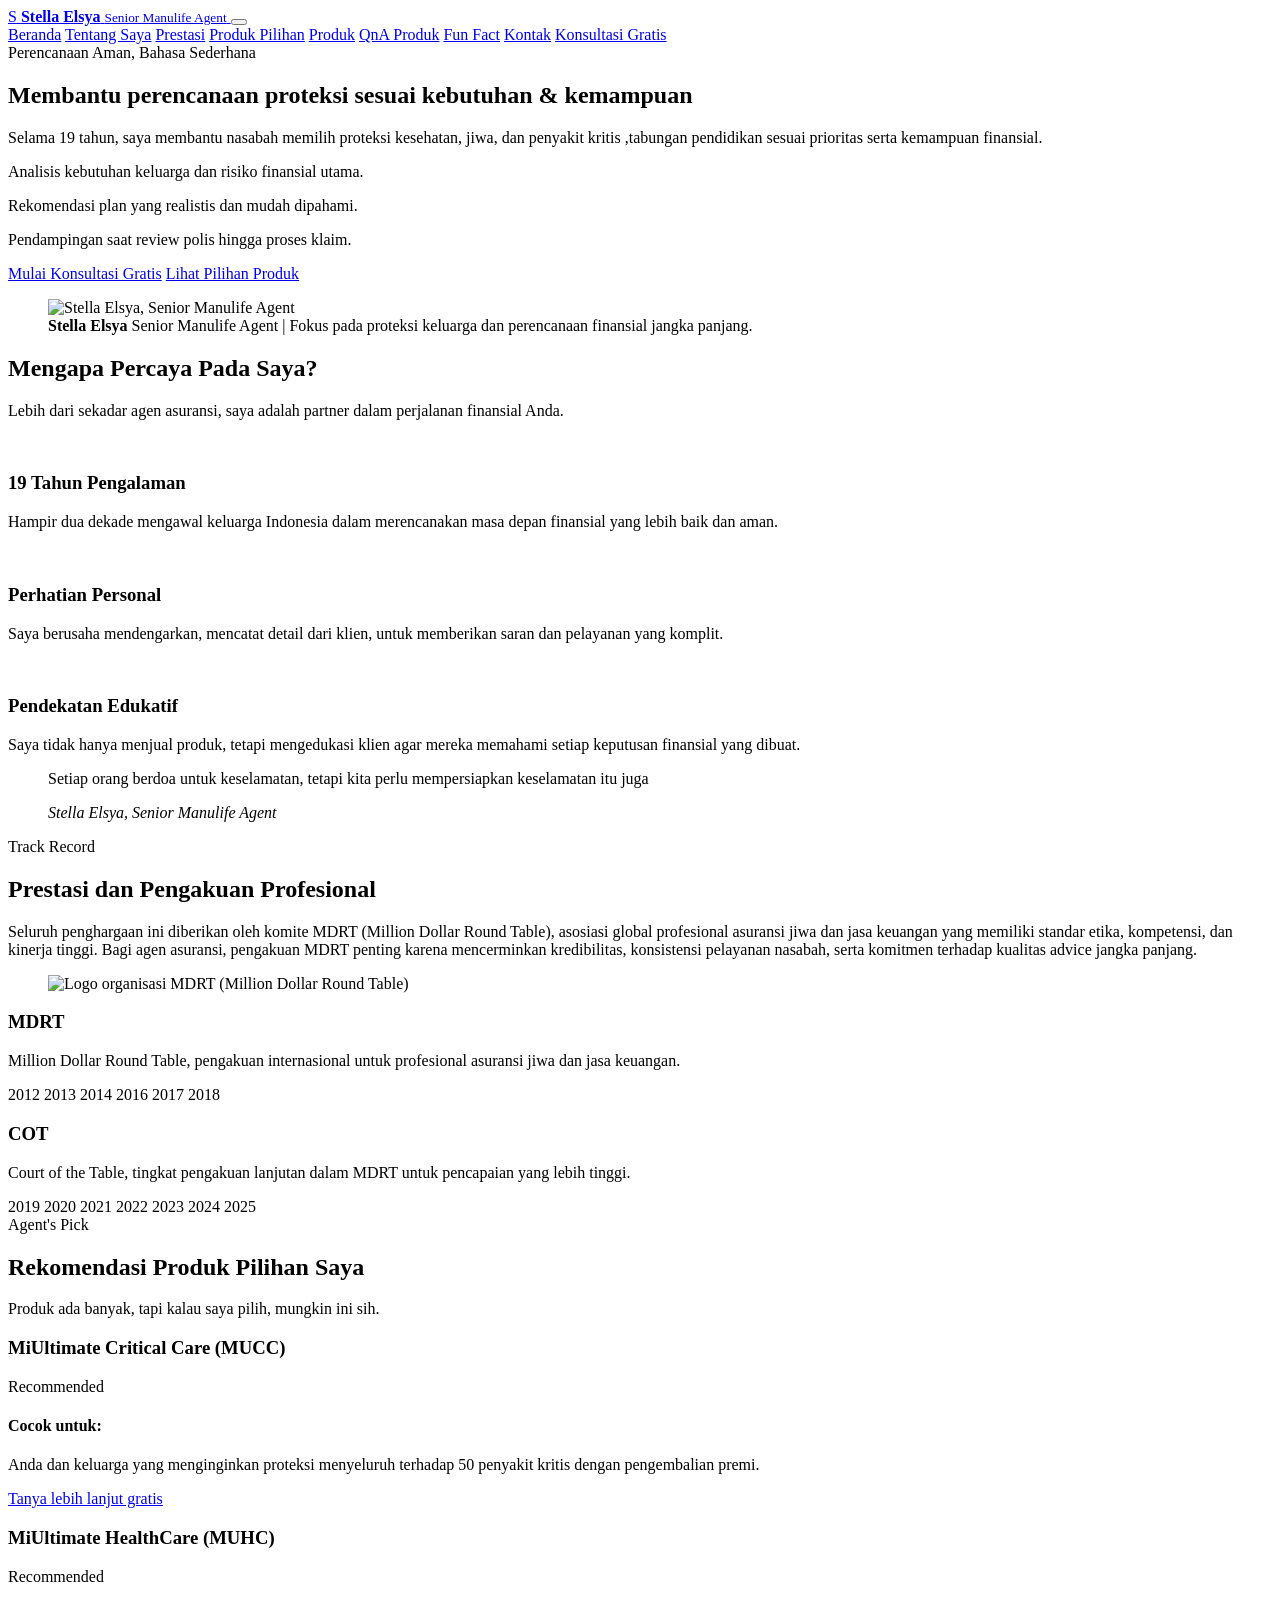
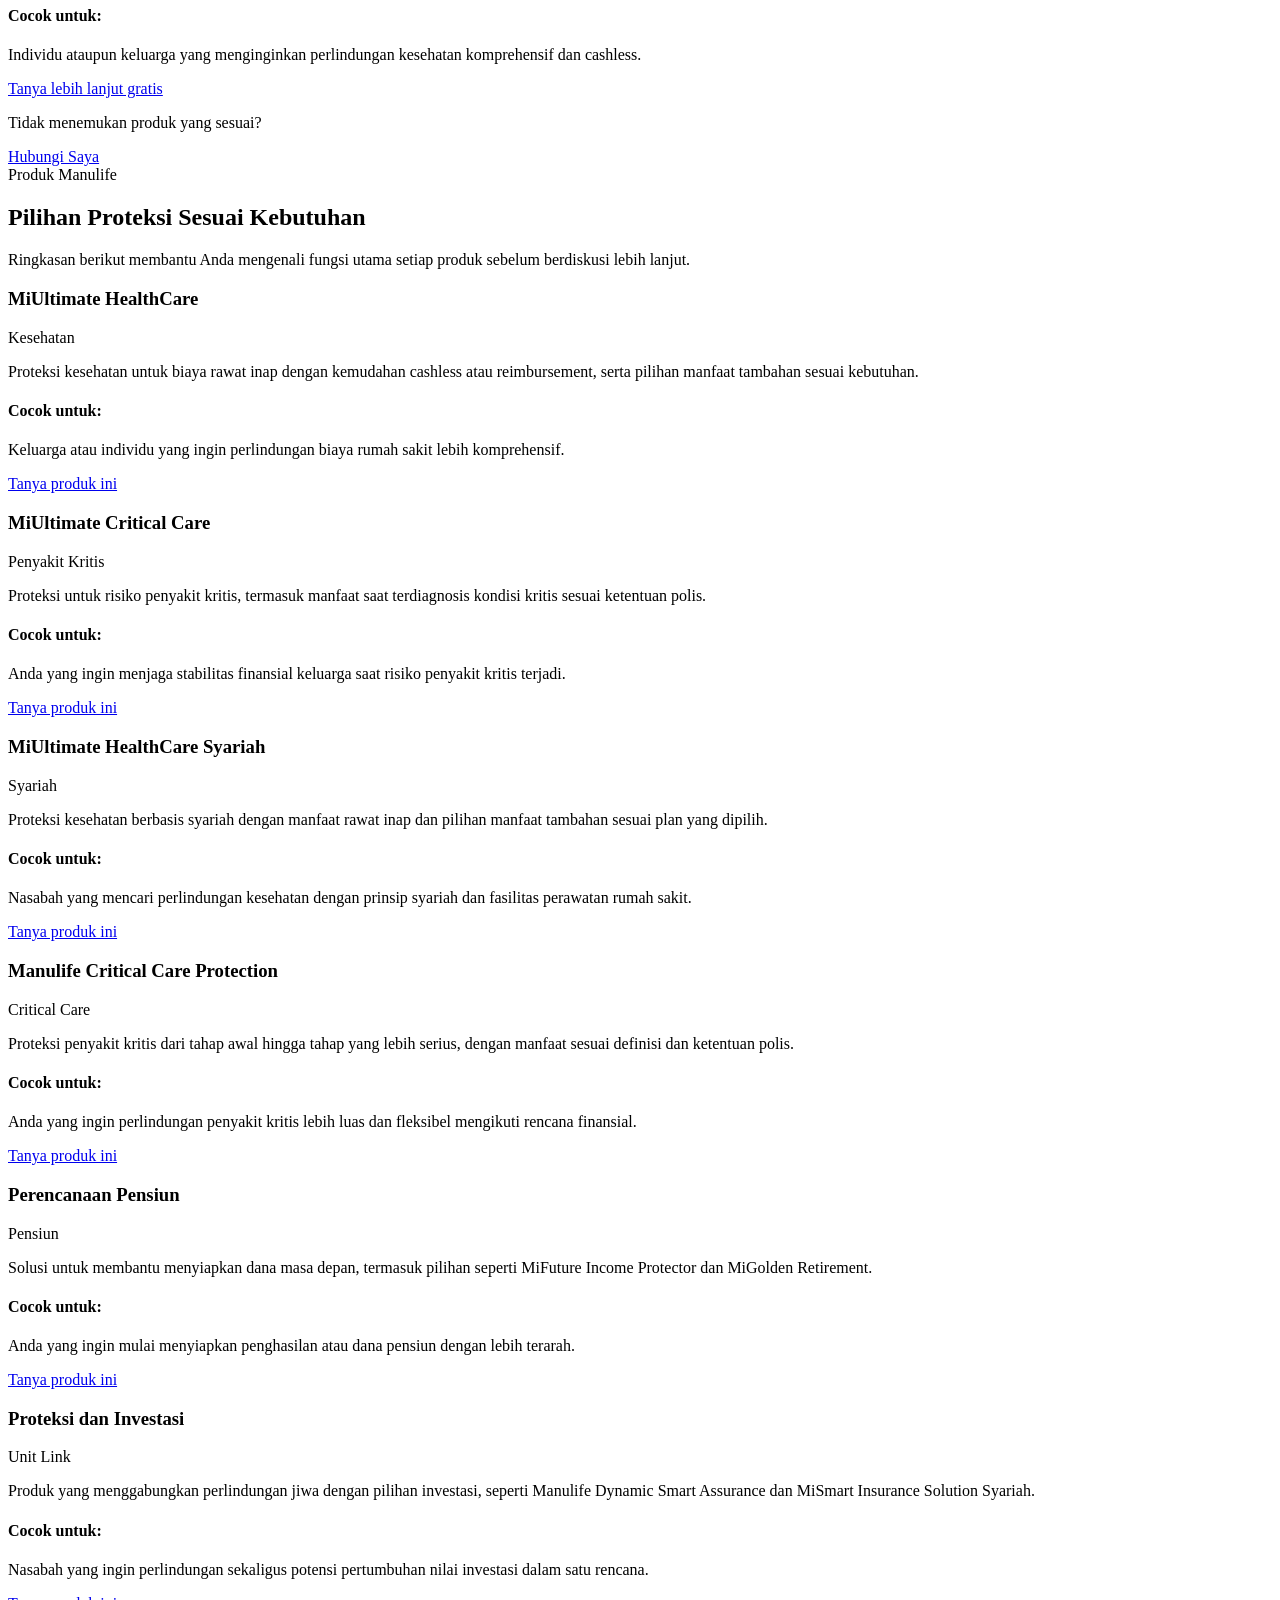
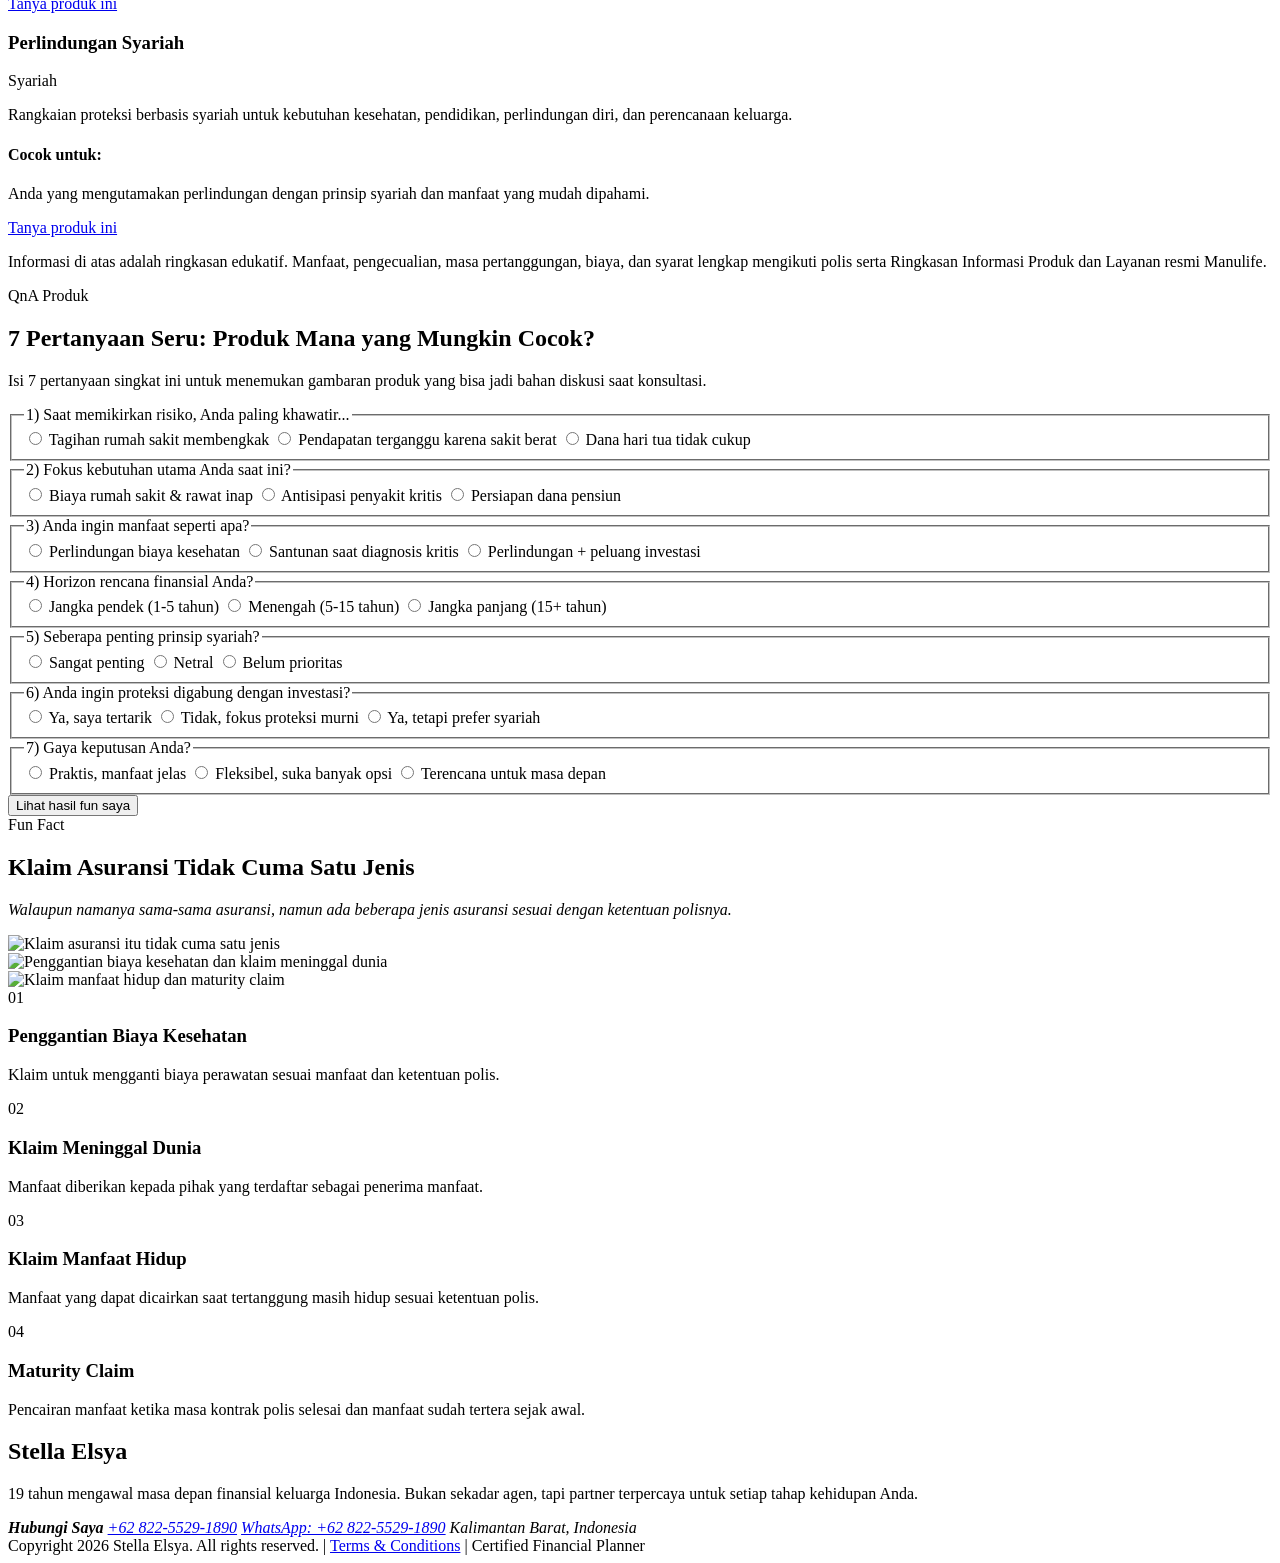
==== stella/index.html @ 0ce8b392 "Rename index.html to stella/index.html" ====
<!doctype html>
<html lang="id">
  <head>
    <meta charset="utf-8">
    <meta name="viewport" content="width=device-width, initial-scale=1">
    <title>Stella Elsya | Senior Manulife Agent</title>
    <meta name="description" content="Stella Elsya membantu perencanaan proteksi kesehatan, jiwa, penyakit kritis, pendidikan, dan pensiun sesuai kebutuhan serta kemampuan finansial.">
    <meta name="keywords" content="asuransi, asuransi jiwa, asuransi kesehatan, Manulife, agen Stella Elsya, Stella Elsya, konsultasi asuransi gratis Stella Elsya">
    <meta name="theme-color" content="#09194b">
    <link rel="canonical" href="https://stellaelsya.com/">
    <link rel="icon" href="public/favicon.svg" type="image/svg+xml">
    <link rel="preload" as="image" href="public/profile-pic-960.webp" imagesrcset="public/profile-pic-480.webp 480w, public/profile-pic-960.webp 960w" imagesizes="(max-width: 1040px) 340px, 360px" type="image/webp">
    <meta property="og:site_name" content="Stella Elsya">
    <meta property="og:title" content="Stella Elsya | Senior Manulife Agent">
    <meta property="og:description" content="Perencanaan proteksi kesehatan, jiwa, penyakit kritis, pendidikan, dan pensiun sesuai kebutuhan serta kemampuan finansial.">
    <meta property="og:type" content="website">
    <meta property="og:url" content="https://stellaelsya.com/">
    <meta property="og:image" content="https://stellaelsya.com/public/profile-pic.jpg">
    <meta property="og:image:type" content="image/jpeg">
    <meta property="og:image:width" content="1323">
    <meta property="og:image:height" content="1236">
    <meta name="twitter:card" content="summary_large_image">
    <meta name="twitter:title" content="Stella Elsya | Senior Manulife Agent">
    <meta name="twitter:description" content="Perencanaan proteksi kesehatan, jiwa, penyakit kritis, pendidikan, dan pensiun sesuai kebutuhan serta kemampuan finansial.">
    <meta name="twitter:image" content="https://stellaelsya.com/public/profile-pic.jpg">
    <meta name="twitter:image:alt" content="Stella Elsya, Senior Manulife Agent">
    <script type="application/ld+json">
      {
        "@context": "https://schema.org",
        "@type": "InsuranceAgency",
        "name": "Stella Elsya",
        "url": "https://stellaelsya.com/",
        "image": "https://stellaelsya.com/public/profile-pic.jpg",
        "telephone": "+6282255291890",
        "areaServed": "Kalimantan Barat, Indonesia",
        "description": "Perencanaan proteksi kesehatan, jiwa, penyakit kritis, pendidikan, dan pensiun."
      }
    </script>
    <!-- Meta Pixel Code -->
    <script>
    !function(f,b,e,v,n,t,s)
    {if(f.fbq)return;n=f.fbq=function(){n.callMethod?
    n.callMethod.apply(n,arguments):n.queue.push(arguments)};
    if(!f._fbq)f._fbq=n;n.push=n;n.loaded=!0;n.version='2.0';
    n.queue=[];t=b.createElement(e);t.async=!0;
    t.src=v;s=b.getElementsByTagName(e)[0];
    s.parentNode.insertBefore(t,s)}(window, document,'script',
    'https://connect.facebook.net/en_US/fbevents.js');
    fbq('init', '990749820094406');
    fbq('track', 'PageView');
    </script>
    <noscript><img height="1" width="1" style="display:none"
    src="https://www.facebook.com/tr?id=990749820094406&ev=PageView&noscript=1"
    /></noscript>
    <!-- End Meta Pixel Code -->
    <link rel="stylesheet" href="styles.css">
    <script>
      window.dataLayer = window.dataLayer || [];
      function gtag(){dataLayer.push(arguments);}
      window.__loadAnalytics = function () {
        if (window.__analyticsLoaded) return;
        window.__analyticsLoaded = true;
        const script = document.createElement('script');
        script.async = true;
        script.src = 'https://www.googletagmanager.com/gtag/js?id=G-DFERWEYBLL';
        document.head.appendChild(script);
        gtag('js', new Date());
        gtag('config', 'G-DFERWEYBLL');
      };
      if ('requestIdleCallback' in window) {
        requestIdleCallback(window.__loadAnalytics, { timeout: 2000 });
      } else {
        window.addEventListener('load', window.__loadAnalytics, { once: true });
      }
    </script>
  </head>
  <body>
    <noscript><img height="1" width="1" style="display:none"
    src="https://www.facebook.com/tr?id=990749820094406&ev=PageView&noscript=1"
    alt=""></noscript>
    <header class="site-header">
      <nav class="nav-shell" aria-label="Navigasi utama">
        <a class="brand" href="#home" aria-label="Stella Elsya">
          <span class="brand-mark">S</span>
          <span>
            <strong>Stella Elsya</strong>
            <small>Senior Manulife Agent</small>
          </span>
        </a>
        <button class="menu-toggle" type="button" aria-expanded="false" aria-controls="nav-menu">
          <span></span>
          <span></span>
          <span></span>
        </button>
        <div class="nav-links" id="nav-menu">
          <a href="#home">Beranda</a>
          <a href="#trust">Tentang Saya</a>
          <a href="#achievement">Prestasi</a>
          <a href="#agents-pick">Produk Pilihan</a>
          <a href="#products">Produk</a>
          <a href="#qna-produk">QnA Produk</a>
          <a href="#fun-facts">Fun Fact</a>
          <a href="#contact">Kontak</a>
          <a class="nav-cta" href="https://wa.me/6282255291890?text=Halo%2C%20saya%20liat%20website%20anda%20tentang%20asuransi%2C%20saya%20tanya%20tanya%20boleh%20kah%3F%0Akebutuhan%20saya%20adalah%3A%20" target="_blank" rel="noopener">Konsultasi Gratis</a>
        </div>
      </nav>
    </header>

    <main>
      <section class="hero" id="home">
        <div class="hero-bg" aria-hidden="true"></div>
        <div class="container hero-grid">
          <div class="hero-copy">
            <span class="pill hero-pill">Perencanaan Aman, Bahasa Sederhana</span>
            <h1>Membantu perencanaan proteksi sesuai kebutuhan & kemampuan</h1>
            <p class="hero-subtitle">Selama 19 tahun, saya membantu nasabah memilih proteksi kesehatan, jiwa, dan penyakit kritis ,tabungan pendidikan sesuai prioritas serta kemampuan finansial.</p>
            <div class="hero-points" aria-label="Nilai layanan utama">
              <p>Analisis kebutuhan keluarga dan risiko finansial utama.</p>
              <p>Rekomendasi plan yang realistis dan mudah dipahami.</p>
              <p>Pendampingan saat review polis hingga proses klaim.</p>
            </div>
            <div class="hero-actions">
              <a class="button primary" href="https://wa.me/6282255291890?text=Halo%2C%20saya%20liat%20website%20anda%20tentang%20asuransi%2C%20saya%20tanya%20tanya%20boleh%20kah%3F%0Akebutuhan%20saya%20adalah%3A%20" target="_blank" rel="noopener">Mulai Konsultasi Gratis</a>
              <a class="button secondary" href="#products">Lihat Pilihan Produk</a>
            </div>
          </div>
          <figure class="profile-panel">
            <picture>
              <source type="image/webp" srcset="public/profile-pic-480.webp 480w, public/profile-pic-960.webp 960w" sizes="(max-width: 1040px) 340px, 360px">
              <img src="public/profile-pic.jpg" alt="Stella Elsya, Senior Manulife Agent" width="1323" height="1236" loading="eager" fetchpriority="high" decoding="async">
            </picture>
            <figcaption>
              <strong>Stella Elsya</strong>
              <span>Senior Manulife Agent | Fokus pada proteksi keluarga dan perencanaan finansial jangka panjang.</span>
            </figcaption>
          </figure>
        </div>
      </section>

      <section class="section trust-section" id="trust">
        <div class="container">
          <div class="section-heading">
            <h2>Mengapa Percaya Pada Saya?</h2>
            <p>Lebih dari sekadar agen asuransi, saya adalah partner dalam perjalanan finansial Anda.</p>
          </div>
          <div class="feature-grid">
            <article class="feature-card">
              <div class="feature-icon">
                <img src="public/calendar-pen-svgrepo-com.svg" alt="" aria-hidden="true">
              </div>
              <h3>19 Tahun Pengalaman</h3>
              <p>Hampir dua dekade mengawal keluarga Indonesia dalam merencanakan masa depan finansial yang lebih baik dan aman.</p>
            </article>
            <article class="feature-card">
              <div class="feature-icon">
                <img src="public/personal.svg" alt="" aria-hidden="true">
              </div>
              <h3>Perhatian Personal</h3>
              <p>Saya berusaha mendengarkan, mencatat detail dari klien, untuk memberikan saran dan pelayanan yang komplit.</p>
            </article>
            <article class="feature-card">
              <div class="feature-icon">
                <img src="public/education-svgrepo-com.svg" alt="" aria-hidden="true">
              </div>
              <h3>Pendekatan Edukatif</h3>
              <p>Saya tidak hanya menjual produk, tetapi mengedukasi klien agar mereka memahami setiap keputusan finansial yang dibuat.</p>
            </article>
          </div>
          <blockquote class="quote-card">
            <p>Setiap orang berdoa untuk keselamatan, tetapi kita perlu mempersiapkan keselamatan itu juga</p>
            <cite>Stella Elsya, Senior Manulife Agent</cite>
          </blockquote>
        </div>
      </section>

      <section class="section achievement-section" id="achievement">
        <div class="container">
          <div class="achievement-copy">
            <div class="achievement-header-grid">
              <div class="achievement-text">
                <span class="pill">Track Record</span>
                <h2>Prestasi dan Pengakuan Profesional</h2>
                <p>Seluruh penghargaan ini diberikan oleh komite MDRT (Million Dollar Round Table), asosiasi global profesional asuransi jiwa dan jasa keuangan yang memiliki standar etika, kompetensi, dan kinerja tinggi. Bagi agen asuransi, pengakuan MDRT penting karena mencerminkan kredibilitas, konsistensi pelayanan nasabah, serta komitmen terhadap kualitas advice jangka panjang.</p>
              </div>
              <figure class="achievement-logo-wrap">
                <picture>
                  <img class="mdrt-org-logo" src="public/mdrt-logo.png" alt="Logo organisasi MDRT (Million Dollar Round Table)" width="320" height="320" loading="eager" decoding="async">
                </picture>
              </figure>
            </div>
            <div class="recognition-grid" aria-label="Daftar tahun penghargaan">
              <article class="recognition-card">
                <h3>MDRT</h3>
                <p>Million Dollar Round Table, pengakuan internasional untuk profesional asuransi jiwa dan jasa keuangan.</p>
                <div class="year-list">
                  <span>2012</span>
                  <span>2013</span>
                  <span>2014</span>
                  <span>2016</span>
                  <span>2017</span>
                  <span>2018</span>
                </div>
              </article>
              <article class="recognition-card highlight">
                <h3>COT</h3>
                <p>Court of the Table, tingkat pengakuan lanjutan dalam MDRT untuk pencapaian yang lebih tinggi.</p>
                <div class="year-list">
                  <span>2019</span>
                  <span>2020</span>
                  <span>2021</span>
                  <span>2022</span>
                  <span>2023</span>
                  <span>2024</span>
                  <span>2025</span>
                </div>
              </article>
            </div>
          </div>
        </div>
      </section>

      <section class="section picks-section" id="agents-pick">
        <div class="container">
          <div class="section-heading">
            <span class="pill">Agent's Pick</span>
            <h2>Rekomendasi Produk Pilihan Saya</h2>
            <p>Produk ada banyak, tapi kalau saya pilih, mungkin ini sih.</p>
          </div>
          <div class="product-grid">
            <article class="product-card">
              <div class="product-header">
                <h3>MiUltimate Critical Care (MUCC)</h3>
                <span>Recommended</span>
              </div>
              <div class="fit-box">
                <h4>Cocok untuk:</h4>
                <p>Anda dan keluarga yang menginginkan proteksi menyeluruh terhadap 50 penyakit kritis dengan pengembalian premi.</p>
              </div>
              <a class="button primary full" href="https://wa.me/6282255291890?text=halo%20MUCC%20itu%20produk%20yang%20kayak%20gimana%20ya%3F" target="_blank" rel="noopener">Tanya lebih lanjut gratis</a>
            </article>
            <article class="product-card">
              <div class="product-header">
                <h3>MiUltimate HealthCare (MUHC)</h3>
                <span>Recommended</span>
              </div>
              <div class="fit-box">
                <h4>Cocok untuk:</h4>
                <p>Individu ataupun keluarga yang menginginkan perlindungan kesehatan komprehensif dan cashless.</p>
              </div>
              <a class="button primary full" href="https://wa.me/6282255291890?text=halo%20MUHC%20itu%20produk%20yang%20kayak%20gimana%20ya%3F" target="_blank" rel="noopener">Tanya lebih lanjut gratis</a>
            </article>
          </div>
          <div class="help-cta">
            <p>Tidak menemukan produk yang sesuai?</p>
            <a class="button primary" href="https://api.whatsapp.com/send/?phone=6282255291890&text=Halo saya mau tanya tentang asuransi" target="_blank" rel="noopener">Hubungi Saya</a>
          </div>
        </div>
      </section>

      <section class="section products-section" id="products">
        <div class="container">
          <div class="section-heading">
            <span class="pill">Produk Manulife</span>
            <h2>Pilihan Proteksi Sesuai Kebutuhan</h2>
            <p>Ringkasan berikut membantu Anda mengenali fungsi utama setiap produk sebelum berdiskusi lebih lanjut.</p>
          </div>
          <div class="product-grid expanded">
            <article class="product-card">
              <div class="product-header">
                <h3>MiUltimate HealthCare</h3>
                <span>Kesehatan</span>
              </div>
              <p>Proteksi kesehatan untuk biaya rawat inap dengan kemudahan cashless atau reimbursement, serta pilihan manfaat tambahan sesuai kebutuhan.</p>
              <div class="fit-box">
                <h4>Cocok untuk:</h4>
                <p>Keluarga atau individu yang ingin perlindungan biaya rumah sakit lebih komprehensif.</p>
              </div>
              <a class="button primary full" href="https://wa.me/6282255291890?text=Halo%2C%20saya%20mau%20tanya%20tentang%20MiUltimate%20HealthCare" target="_blank" rel="noopener">Tanya produk ini</a>
            </article>
            <article class="product-card">
              <div class="product-header">
                <h3>MiUltimate Critical Care</h3>
                <span>Penyakit Kritis</span>
              </div>
              <p>Proteksi untuk risiko penyakit kritis, termasuk manfaat saat terdiagnosis kondisi kritis sesuai ketentuan polis.</p>
              <div class="fit-box">
                <h4>Cocok untuk:</h4>
                <p>Anda yang ingin menjaga stabilitas finansial keluarga saat risiko penyakit kritis terjadi.</p>
              </div>
              <a class="button primary full" href="https://wa.me/6282255291890?text=Halo%2C%20saya%20mau%20tanya%20tentang%20MiUltimate%20Critical%20Care" target="_blank" rel="noopener">Tanya produk ini</a>
            </article>
            <article class="product-card">
              <div class="product-header">
                <h3>MiUltimate HealthCare Syariah</h3>
                <span>Syariah</span>
              </div>
              <p>Proteksi kesehatan berbasis syariah dengan manfaat rawat inap dan pilihan manfaat tambahan sesuai plan yang dipilih.</p>
              <div class="fit-box">
                <h4>Cocok untuk:</h4>
                <p>Nasabah yang mencari perlindungan kesehatan dengan prinsip syariah dan fasilitas perawatan rumah sakit.</p>
              </div>
              <a class="button primary full" href="https://wa.me/6282255291890?text=Halo%2C%20saya%20mau%20tanya%20tentang%20MiUltimate%20HealthCare%20Syariah" target="_blank" rel="noopener">Tanya produk ini</a>
            </article>
            <article class="product-card">
              <div class="product-header">
                <h3>Manulife Critical Care Protection</h3>
                <span>Critical Care</span>
              </div>
              <p>Proteksi penyakit kritis dari tahap awal hingga tahap yang lebih serius, dengan manfaat sesuai definisi dan ketentuan polis.</p>
              <div class="fit-box">
                <h4>Cocok untuk:</h4>
                <p>Anda yang ingin perlindungan penyakit kritis lebih luas dan fleksibel mengikuti rencana finansial.</p>
              </div>
              <a class="button primary full" href="https://wa.me/6282255291890?text=Halo%2C%20saya%20mau%20tanya%20tentang%20Manulife%20Critical%20Care%20Protection" target="_blank" rel="noopener">Tanya produk ini</a>
            </article>
            <article class="product-card">
              <div class="product-header">
                <h3>Perencanaan Pensiun</h3>
                <span>Pensiun</span>
              </div>
              <p>Solusi untuk membantu menyiapkan dana masa depan, termasuk pilihan seperti MiFuture Income Protector dan MiGolden Retirement.</p>
              <div class="fit-box">
                <h4>Cocok untuk:</h4>
                <p>Anda yang ingin mulai menyiapkan penghasilan atau dana pensiun dengan lebih terarah.</p>
              </div>
              <a class="button primary full" href="https://wa.me/6282255291890?text=Halo%2C%20saya%20mau%20tanya%20tentang%20produk%20pensiun%20Manulife" target="_blank" rel="noopener">Tanya produk ini</a>
            </article>
            <article class="product-card">
              <div class="product-header">
                <h3>Proteksi dan Investasi</h3>
                <span>Unit Link</span>
              </div>
              <p>Produk yang menggabungkan perlindungan jiwa dengan pilihan investasi, seperti Manulife Dynamic Smart Assurance dan MiSmart Insurance Solution Syariah.</p>
              <div class="fit-box">
                <h4>Cocok untuk:</h4>
                <p>Nasabah yang ingin perlindungan sekaligus potensi pertumbuhan nilai investasi dalam satu rencana.</p>
              </div>
              <a class="button primary full" href="https://wa.me/6282255291890?text=Halo%2C%20saya%20mau%20tanya%20tentang%20produk%20proteksi%20dan%20investasi%20Manulife" target="_blank" rel="noopener">Tanya produk ini</a>
            </article>
            <article class="product-card">
              <div class="product-header">
                <h3>Perlindungan Syariah</h3>
                <span>Syariah</span>
              </div>
              <p>Rangkaian proteksi berbasis syariah untuk kebutuhan kesehatan, pendidikan, perlindungan diri, dan perencanaan keluarga.</p>
              <div class="fit-box">
                <h4>Cocok untuk:</h4>
                <p>Anda yang mengutamakan perlindungan dengan prinsip syariah dan manfaat yang mudah dipahami.</p>
              </div>
              <a class="button primary full" href="https://wa.me/6282255291890?text=Halo%2C%20saya%20mau%20tanya%20tentang%20produk%20syariah%20Manulife" target="_blank" rel="noopener">Tanya produk ini</a>
            </article>
          </div>
          <p class="product-note">Informasi di atas adalah ringkasan edukatif. Manfaat, pengecualian, masa pertanggungan, biaya, dan syarat lengkap mengikuti polis serta Ringkasan Informasi Produk dan Layanan resmi Manulife.</p>
        </div>
      </section>

      <section class="section qna-section" id="qna-produk">
        <div class="container">
          <div class="section-heading">
            <span class="pill">QnA Produk</span>
            <h2>7 Pertanyaan Seru: Produk Mana yang Mungkin Cocok?</h2>
            <p>Isi 7 pertanyaan singkat ini untuk menemukan gambaran produk yang bisa jadi bahan diskusi saat konsultasi.</p>
          </div>
          <form class="qna-form" id="qna-form" aria-label="QnA produk">
            <fieldset class="qna-card">
              <legend>1) Saat memikirkan risiko, Anda paling khawatir...</legend>
              <label><input type="radio" name="q1" value="health" required> Tagihan rumah sakit membengkak</label>
              <label><input type="radio" name="q1" value="critical"> Pendapatan terganggu karena sakit berat</label>
              <label><input type="radio" name="q1" value="retirement"> Dana hari tua tidak cukup</label>
            </fieldset>
            <fieldset class="qna-card">
              <legend>2) Fokus kebutuhan utama Anda saat ini?</legend>
              <label><input type="radio" name="q2" value="health" required> Biaya rumah sakit & rawat inap</label>
              <label><input type="radio" name="q2" value="critical"> Antisipasi penyakit kritis</label>
              <label><input type="radio" name="q2" value="retirement"> Persiapan dana pensiun</label>
            </fieldset>
            <fieldset class="qna-card">
              <legend>3) Anda ingin manfaat seperti apa?</legend>
              <label><input type="radio" name="q3" value="health" required> Perlindungan biaya kesehatan</label>
              <label><input type="radio" name="q3" value="critical"> Santunan saat diagnosis kritis</label>
              <label><input type="radio" name="q3" value="invest"> Perlindungan + peluang investasi</label>
            </fieldset>
            <fieldset class="qna-card">
              <legend>4) Horizon rencana finansial Anda?</legend>
              <label><input type="radio" name="q4" value="health" required> Jangka pendek (1-5 tahun)</label>
              <label><input type="radio" name="q4" value="invest"> Menengah (5-15 tahun)</label>
              <label><input type="radio" name="q4" value="retirement"> Jangka panjang (15+ tahun)</label>
            </fieldset>
            <fieldset class="qna-card">
              <legend>5) Seberapa penting prinsip syariah?</legend>
              <label><input type="radio" name="q5" value="syariah" required> Sangat penting</label>
              <label><input type="radio" name="q5" value="invest"> Netral</label>
              <label><input type="radio" name="q5" value="critical"> Belum prioritas</label>
            </fieldset>
            <fieldset class="qna-card">
              <legend>6) Anda ingin proteksi digabung dengan investasi?</legend>
              <label><input type="radio" name="q6" value="invest" required> Ya, saya tertarik</label>
              <label><input type="radio" name="q6" value="health"> Tidak, fokus proteksi murni</label>
              <label><input type="radio" name="q6" value="syariah"> Ya, tetapi prefer syariah</label>
            </fieldset>
            <fieldset class="qna-card">
              <legend>7) Gaya keputusan Anda?</legend>
              <label><input type="radio" name="q7" value="critical" required> Praktis, manfaat jelas</label>
              <label><input type="radio" name="q7" value="invest"> Fleksibel, suka banyak opsi</label>
              <label><input type="radio" name="q7" value="retirement"> Terencana untuk masa depan</label>
            </fieldset>
            <button class="button primary" type="submit">Lihat hasil fun saya</button>
          </form>

          <article class="qna-result" id="qna-result" hidden>
            <p class="pill">Hasil QnA (for fun)</p>
            <h3 id="qna-result-title"></h3>
            <p id="qna-result-desc"></p>
            <a id="qna-result-cta" class="button primary" target="_blank" rel="noopener">Tanya lebih lanjut via WhatsApp</a>
          </article>
        </div>
      </section>

      <section class="section funfact-section" id="fun-facts">
        <div class="container">
          <div class="section-heading">
            <span class="pill">Fun Fact</span>
            <h2>Klaim Asuransi Tidak Cuma Satu Jenis</h2>
            <p><em>Walaupun namanya sama-sama asuransi, namun ada beberapa jenis asuransi sesuai dengan ketentuan polisnya.</em></p>
          </div>
          <div class="funfact-grid">
            <article class="funfact-card visual">
              <picture>
                <source type="image/webp" srcset="public/insurance-claim-types-cover.webp">
                <img src="public/insurance-claim-types-cover.png" alt="Klaim asuransi itu tidak cuma satu jenis" width="570" height="682" loading="lazy" decoding="async">
              </picture>
            </article>
            <article class="funfact-card visual">
              <picture>
                <source type="image/webp" srcset="public/insurance-claim-types-1.webp">
                <img src="public/insurance-claim-types-1.png" alt="Penggantian biaya kesehatan dan klaim meninggal dunia" width="541" height="628" loading="lazy" decoding="async">
              </picture>
            </article>
            <article class="funfact-card visual">
              <picture>
                <source type="image/webp" srcset="public/insurance-claim-types-2.webp">
                <img src="public/insurance-claim-types-2.png" alt="Klaim manfaat hidup dan maturity claim" width="482" height="642" loading="lazy" decoding="async">
              </picture>
            </article>
          </div>
          <div class="claim-grid" aria-label="Jenis klaim asuransi">
            <article class="claim-card">
              <span>01</span>
              <h3>Penggantian Biaya Kesehatan</h3>
              <p>Klaim untuk mengganti biaya perawatan sesuai manfaat dan ketentuan polis.</p>
            </article>
            <article class="claim-card">
              <span>02</span>
              <h3>Klaim Meninggal Dunia</h3>
              <p>Manfaat diberikan kepada pihak yang terdaftar sebagai penerima manfaat.</p>
            </article>
            <article class="claim-card">
              <span>03</span>
              <h3>Klaim Manfaat Hidup</h3>
              <p>Manfaat yang dapat dicairkan saat tertanggung masih hidup sesuai ketentuan polis.</p>
            </article>
            <article class="claim-card">
              <span>04</span>
              <h3>Maturity Claim</h3>
              <p>Pencairan manfaat ketika masa kontrak polis selesai dan manfaat sudah tertera sejak awal.</p>
            </article>
          </div>
        </div>
      </section>
    </main>

    <footer class="site-footer" id="contact">
      <div class="container footer-grid">
        <div>
          <h2>Stella Elsya</h2>
          <p>19 tahun mengawal masa depan finansial keluarga Indonesia. Bukan sekadar agen, tapi partner terpercaya untuk setiap tahap kehidupan Anda.</p>
        </div>
        <address>
          <strong>Hubungi Saya</strong>
          <a href="tel:+6282255291890">+62 822-5529-1890</a>
          <a href="https://wa.me/6282255291890" target="_blank" rel="noopener">WhatsApp: +62 822-5529-1890</a>
          <span>Kalimantan Barat, Indonesia</span>
        </address>
      </div>
      <div class="footer-bottom">Copyright 2026 Stella Elsya. All rights reserved. | <a href="terms-and-conditions.html">Terms & Conditions</a> | Certified Financial Planner</div>
    </footer>

    <script src="script.js"></script>
  </body>
</html>
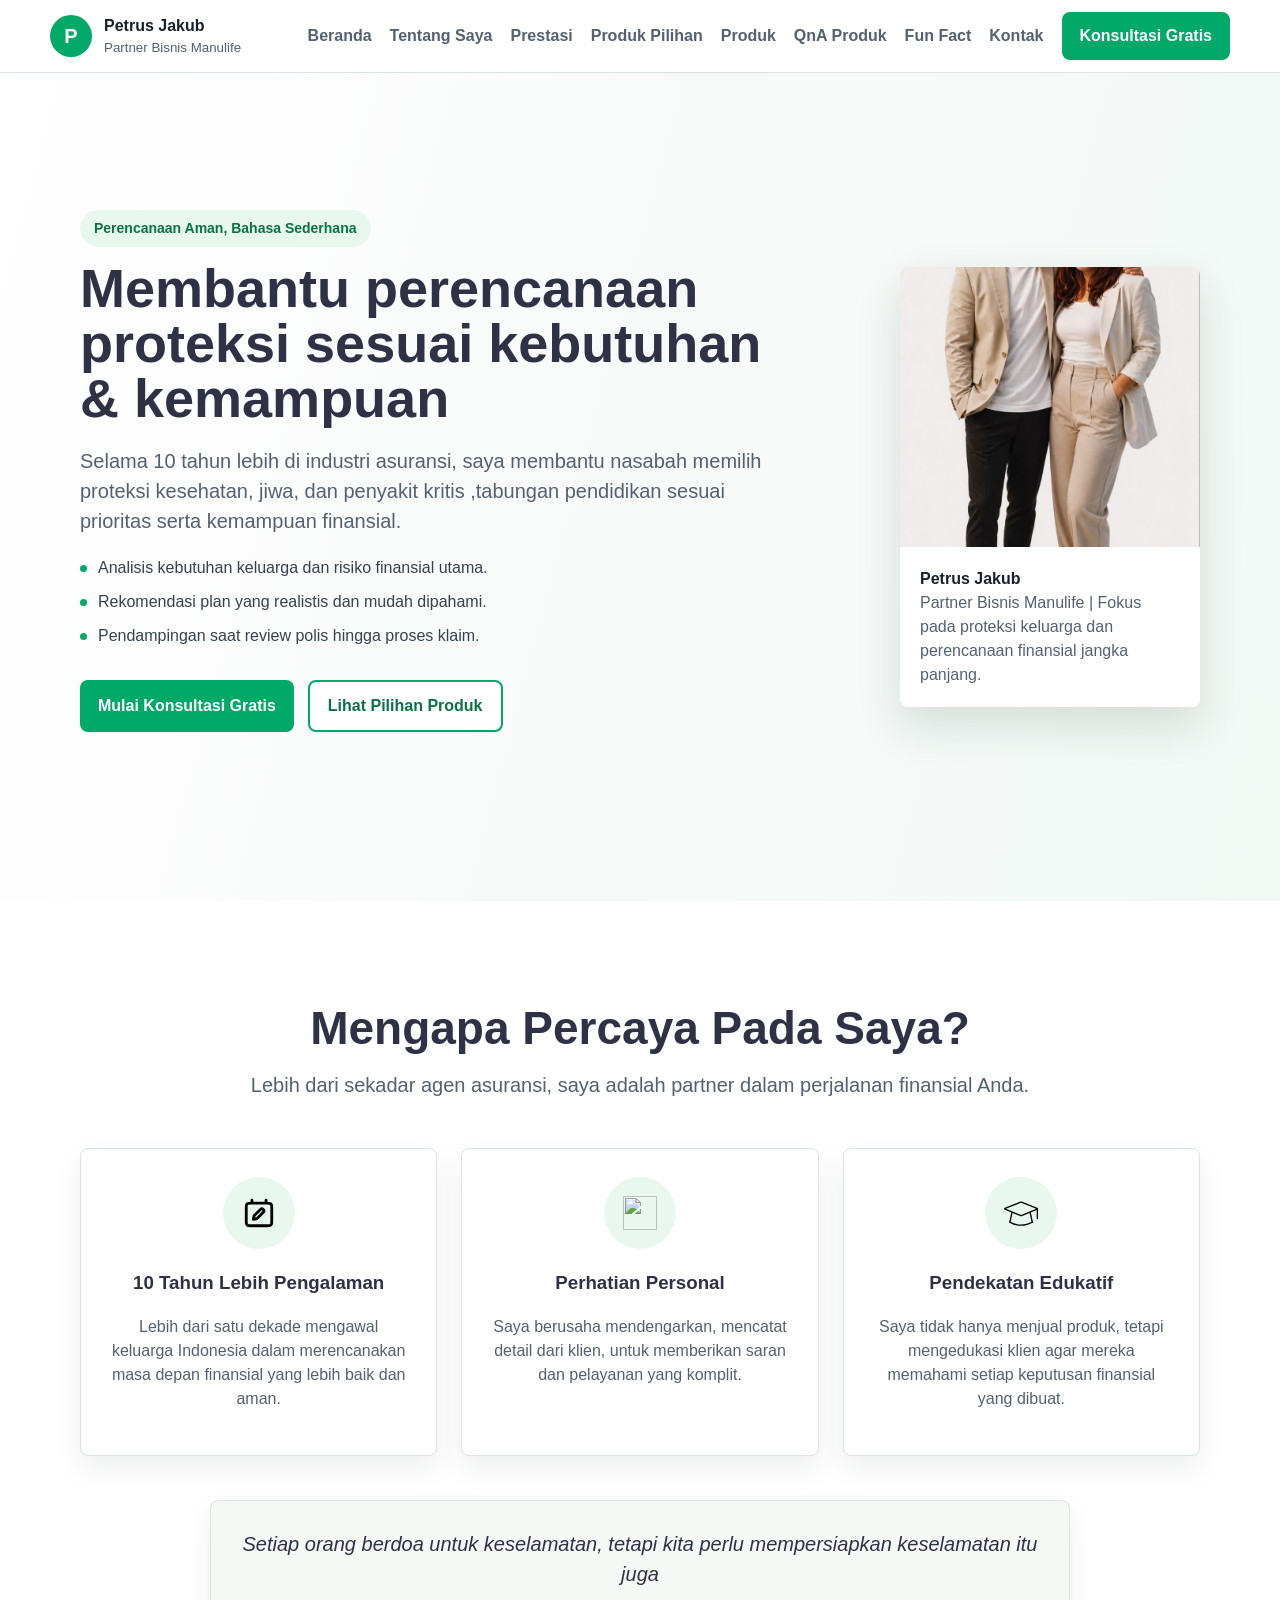
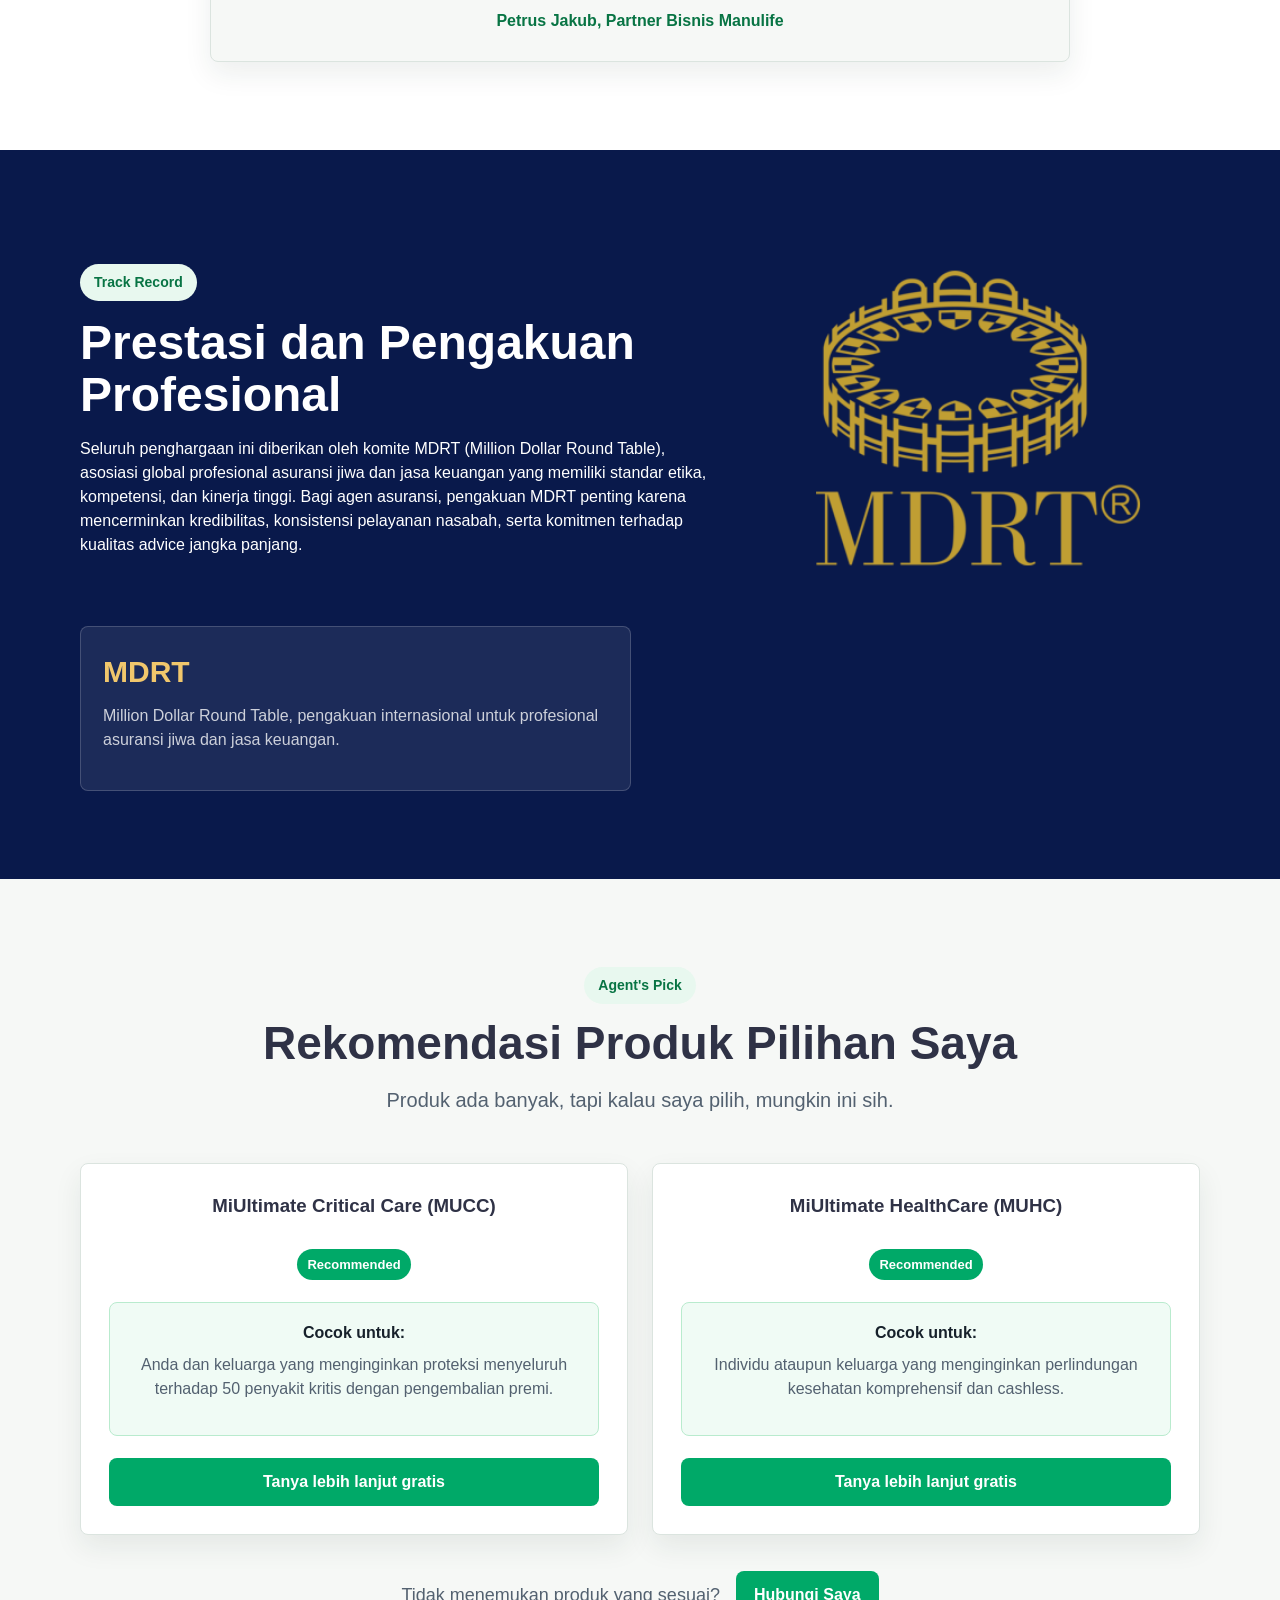
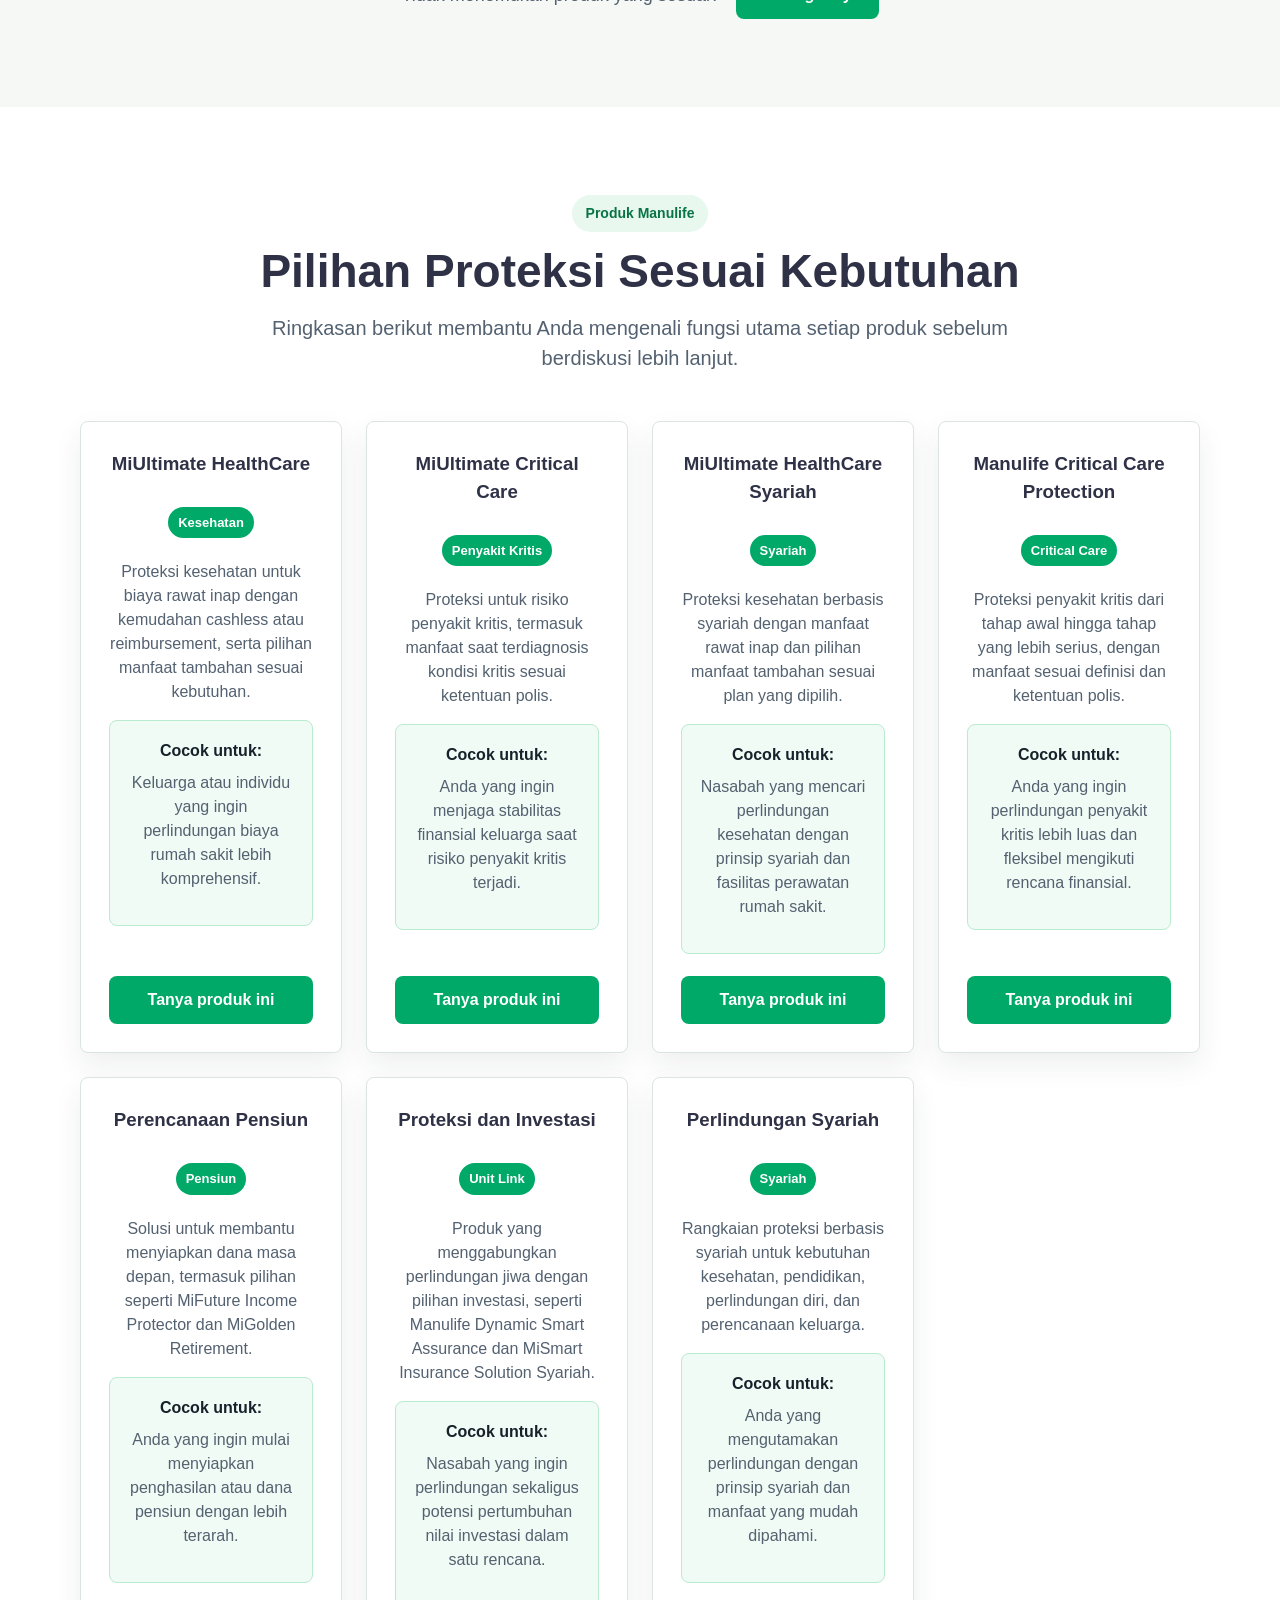
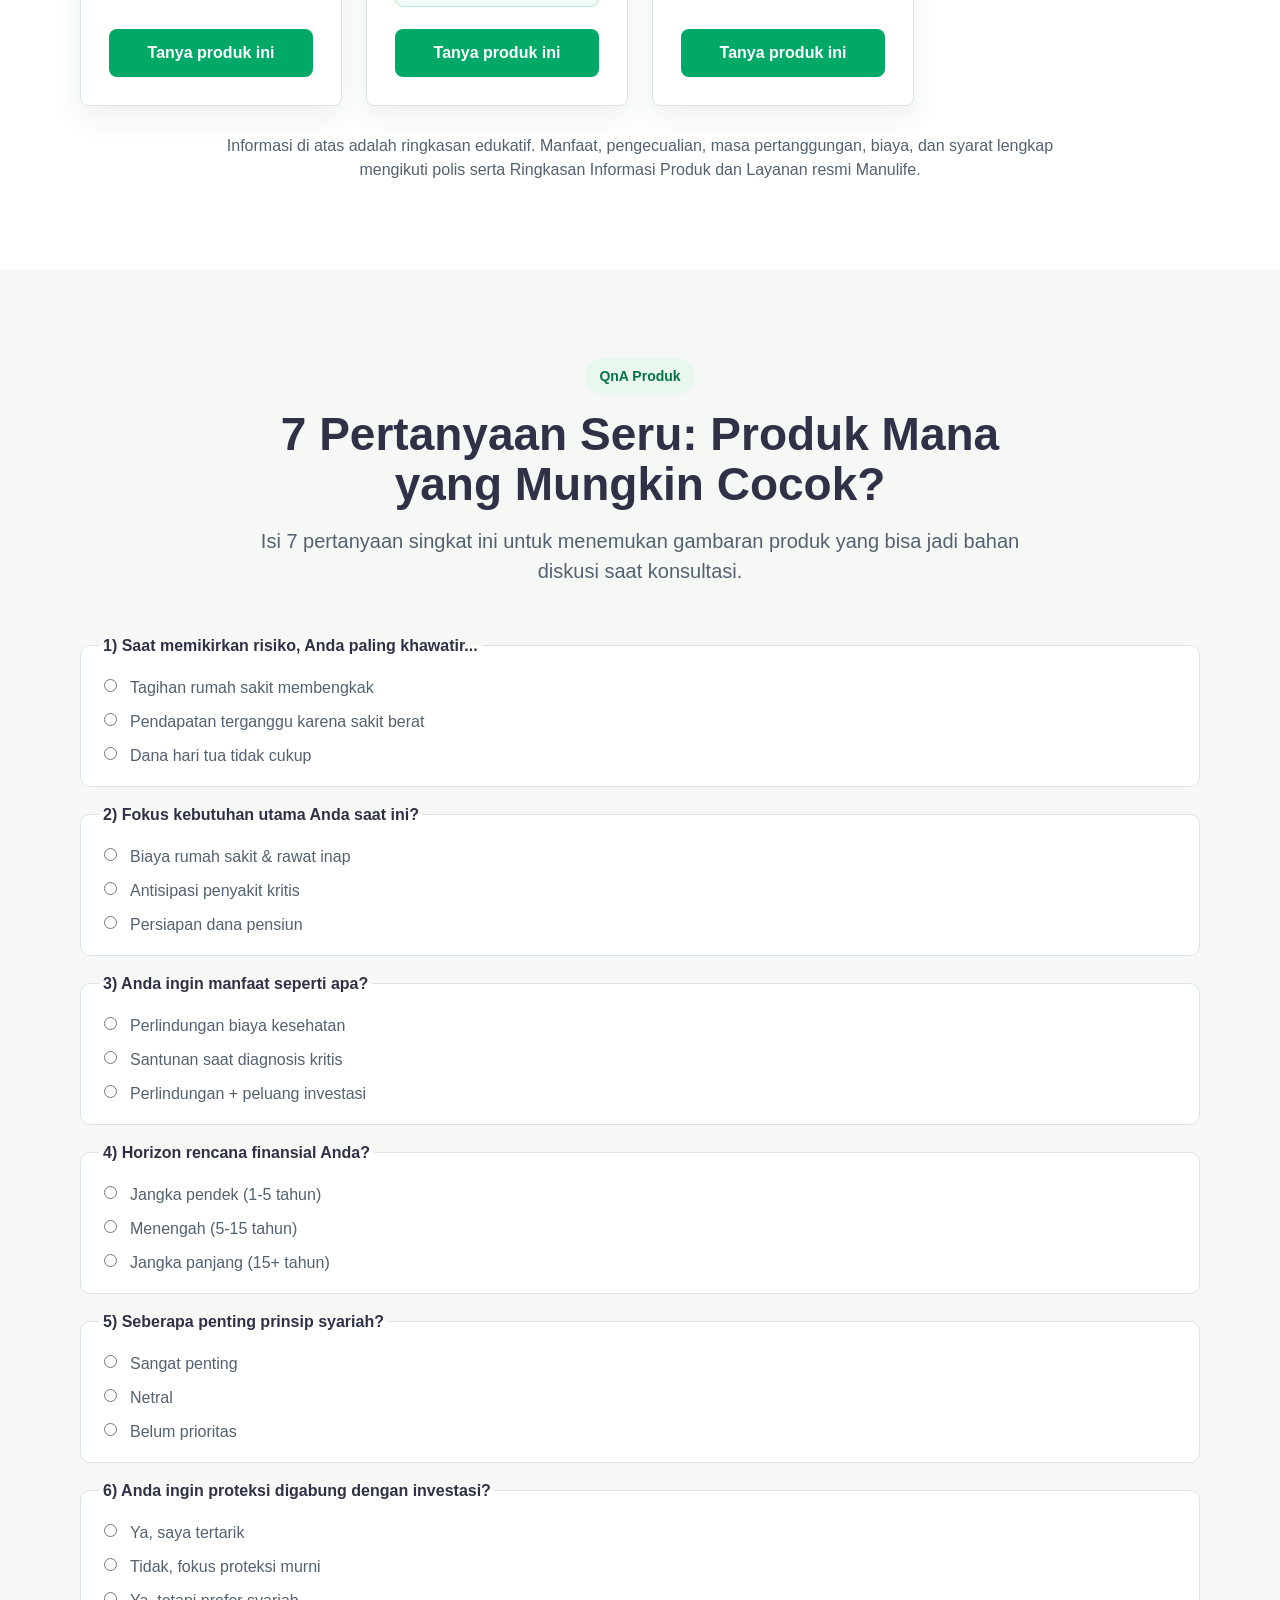
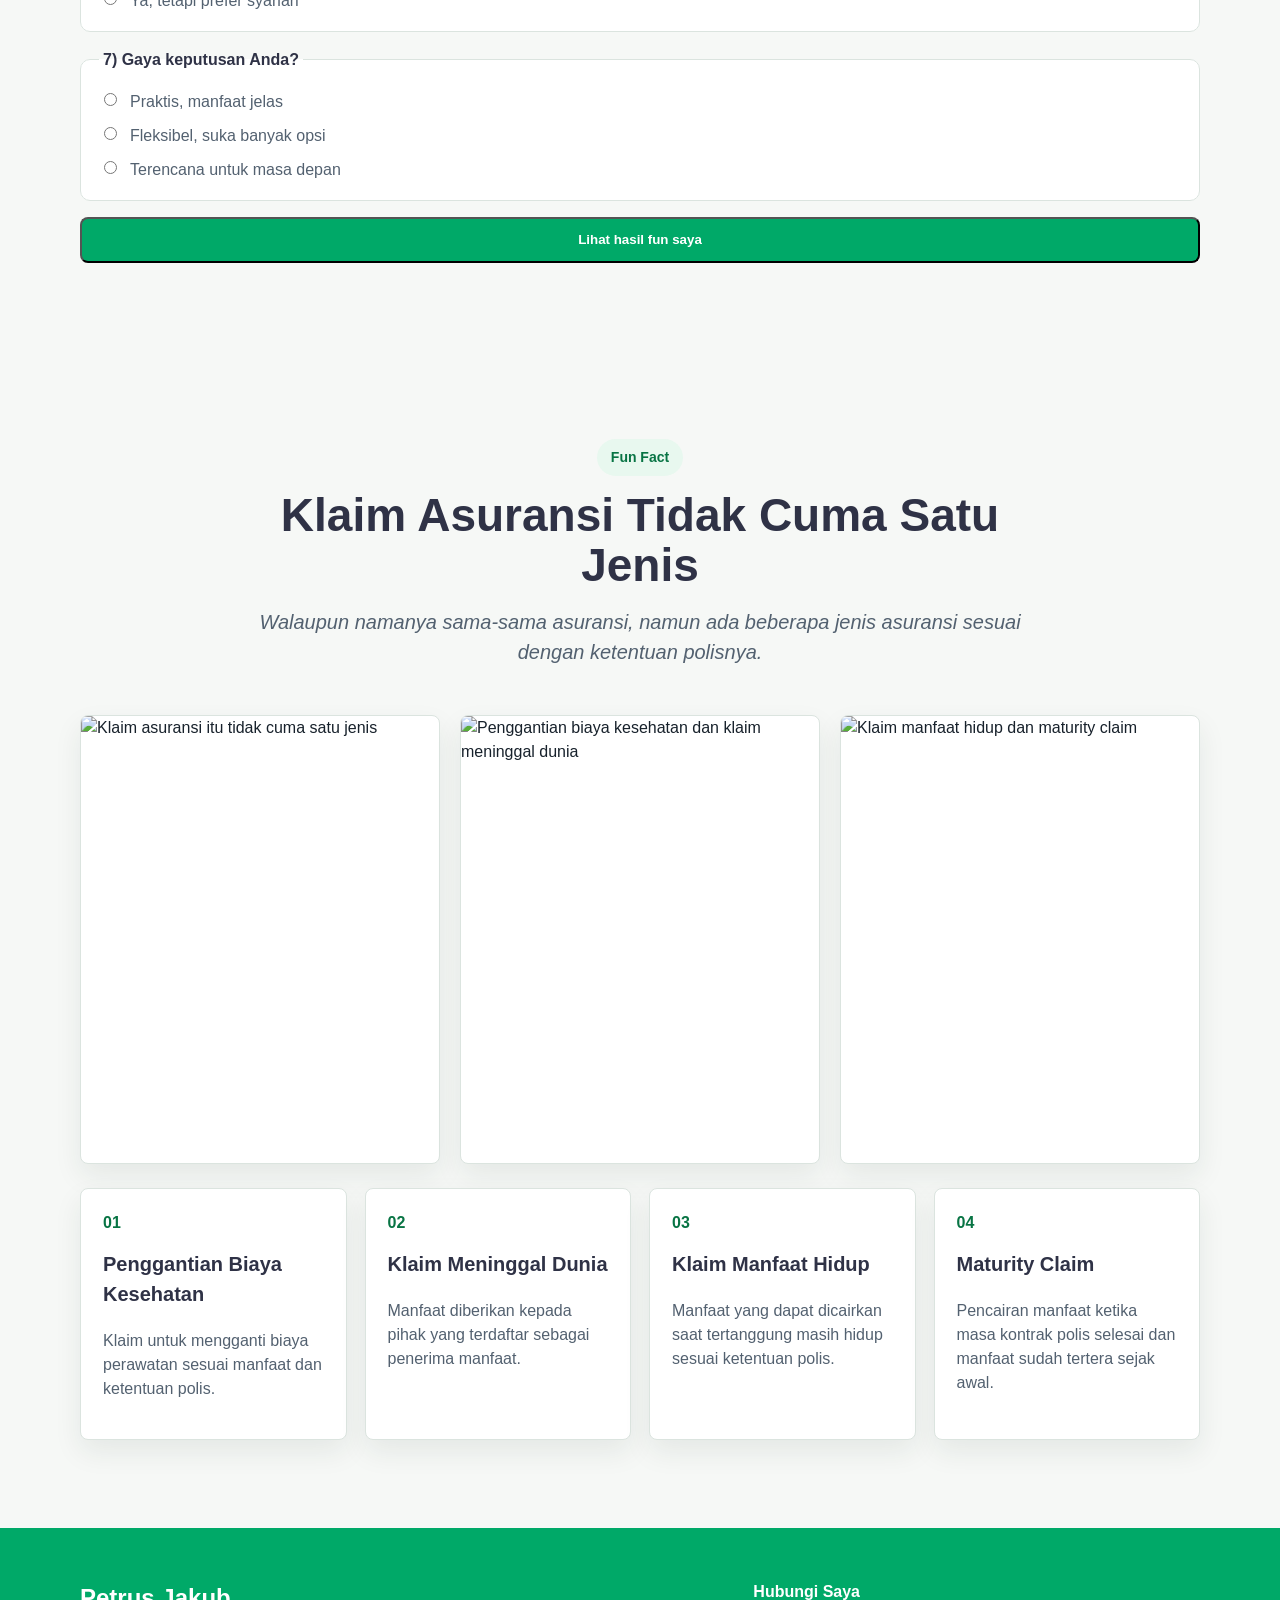
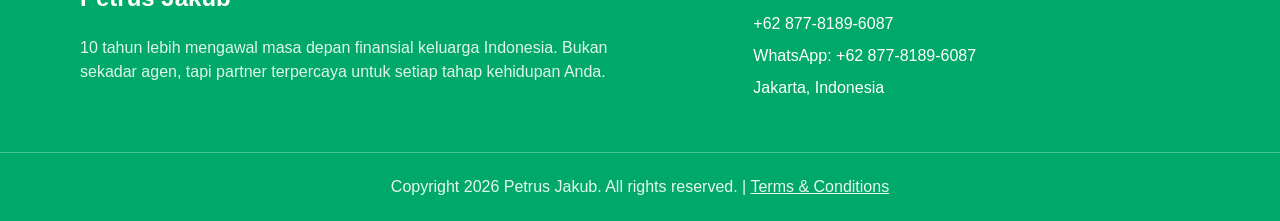
==== commit 1a5710c8: "feat: rebrand site content from Stella Elsya to Petrus Jakub - Replace all Stella Elsya references w" ====
--- a/stella/index.html
+++ b/stella/index.html
@@ -3,36 +3,36 @@
   <head>
     <meta charset="utf-8">
     <meta name="viewport" content="width=device-width, initial-scale=1">
-    <title>Stella Elsya | Senior Manulife Agent</title>
-    <meta name="description" content="Stella Elsya membantu perencanaan proteksi kesehatan, jiwa, penyakit kritis, pendidikan, dan pensiun sesuai kebutuhan serta kemampuan finansial.">
-    <meta name="keywords" content="asuransi, asuransi jiwa, asuransi kesehatan, Manulife, agen Stella Elsya, Stella Elsya, konsultasi asuransi gratis Stella Elsya">
+    <title>Petrus Jakub | Partner Bisnis Manulife</title>
+    <meta name="description" content="Petrus Jakub membantu perencanaan proteksi kesehatan, jiwa, penyakit kritis, pendidikan, dan pensiun sesuai kebutuhan serta kemampuan finansial.">
+    <meta name="keywords" content="asuransi, asuransi jiwa, asuransi kesehatan, Manulife, agen Petrus Jakub, Petrus Jakub, konsultasi asuransi gratis Petrus Jakub">
     <meta name="theme-color" content="#09194b">
     <link rel="canonical" href="https://stellaelsya.com/">
     <link rel="icon" href="public/favicon.svg" type="image/svg+xml">
-    <link rel="preload" as="image" href="public/profile-pic-960.webp" imagesrcset="public/profile-pic-480.webp 480w, public/profile-pic-960.webp 960w" imagesizes="(max-width: 1040px) 340px, 360px" type="image/webp">
-    <meta property="og:site_name" content="Stella Elsya">
-    <meta property="og:title" content="Stella Elsya | Senior Manulife Agent">
+
+    <meta property="og:site_name" content="Petrus Jakub">
+    <meta property="og:title" content="Petrus Jakub | Partner Bisnis Manulife">
     <meta property="og:description" content="Perencanaan proteksi kesehatan, jiwa, penyakit kritis, pendidikan, dan pensiun sesuai kebutuhan serta kemampuan finansial.">
     <meta property="og:type" content="website">
     <meta property="og:url" content="https://stellaelsya.com/">
-    <meta property="og:image" content="https://stellaelsya.com/public/profile-pic.jpg">
+    <meta property="og:image" content="public/PJ1.jpg">
     <meta property="og:image:type" content="image/jpeg">
     <meta property="og:image:width" content="1323">
     <meta property="og:image:height" content="1236">
     <meta name="twitter:card" content="summary_large_image">
-    <meta name="twitter:title" content="Stella Elsya | Senior Manulife Agent">
+    <meta name="twitter:title" content="Petrus Jakub | Partner Bisnis Manulife">
     <meta name="twitter:description" content="Perencanaan proteksi kesehatan, jiwa, penyakit kritis, pendidikan, dan pensiun sesuai kebutuhan serta kemampuan finansial.">
-    <meta name="twitter:image" content="https://stellaelsya.com/public/profile-pic.jpg">
-    <meta name="twitter:image:alt" content="Stella Elsya, Senior Manulife Agent">
+    <meta name="twitter:image" content="public/PJ1.jpg">
+    <meta name="twitter:image:alt" content="Petrus Jakub, Partner Bisnis Manulife">
     <script type="application/ld+json">
       {
         "@context": "https://schema.org",
         "@type": "InsuranceAgency",
-        "name": "Stella Elsya",
+        "name": "Petrus Jakub",
         "url": "https://stellaelsya.com/",
-        "image": "https://stellaelsya.com/public/profile-pic.jpg",
-        "telephone": "+6282255291890",
-        "areaServed": "Kalimantan Barat, Indonesia",
+        "image": "public/PJ1.jpg",
+        "telephone": "+6287781896087",
+        "areaServed": "Jakarta, Indonesia",
         "description": "Perencanaan proteksi kesehatan, jiwa, penyakit kritis, pendidikan, dan pensiun."
       }
     </script>
@@ -80,11 +80,11 @@
     alt=""></noscript>
     <header class="site-header">
       <nav class="nav-shell" aria-label="Navigasi utama">
-        <a class="brand" href="#home" aria-label="Stella Elsya">
-          <span class="brand-mark">S</span>
+        <a class="brand" href="#home" aria-label="Petrus Jakub">
+          <span class="brand-mark">P</span>
           <span>
-            <strong>Stella Elsya</strong>
-            <small>Senior Manulife Agent</small>
+            <strong>Petrus Jakub</strong>
+            <small>Partner Bisnis Manulife</small>
           </span>
         </a>
         <button class="menu-toggle" type="button" aria-expanded="false" aria-controls="nav-menu">
@@ -101,7 +101,7 @@
           <a href="#qna-produk">QnA Produk</a>
           <a href="#fun-facts">Fun Fact</a>
           <a href="#contact">Kontak</a>
-          <a class="nav-cta" href="https://wa.me/6282255291890?text=Halo%2C%20saya%20liat%20website%20anda%20tentang%20asuransi%2C%20saya%20tanya%20tanya%20boleh%20kah%3F%0Akebutuhan%20saya%20adalah%3A%20" target="_blank" rel="noopener">Konsultasi Gratis</a>
+          <a class="nav-cta" href="https://wa.me/6287781896087?text=Pak%20Petrus%20saya%20tertarik%20asuransi" target="_blank" rel="noopener">Konsultasi Gratis</a>
         </div>
       </nav>
     </header>
@@ -113,25 +113,24 @@
           <div class="hero-copy">
             <span class="pill hero-pill">Perencanaan Aman, Bahasa Sederhana</span>
             <h1>Membantu perencanaan proteksi sesuai kebutuhan & kemampuan</h1>
-            <p class="hero-subtitle">Selama 19 tahun, saya membantu nasabah memilih proteksi kesehatan, jiwa, dan penyakit kritis ,tabungan pendidikan sesuai prioritas serta kemampuan finansial.</p>
+            <p class="hero-subtitle">Selama 10 tahun lebih di industri asuransi, saya membantu nasabah memilih proteksi kesehatan, jiwa, dan penyakit kritis ,tabungan pendidikan sesuai prioritas serta kemampuan finansial.</p>
             <div class="hero-points" aria-label="Nilai layanan utama">
               <p>Analisis kebutuhan keluarga dan risiko finansial utama.</p>
               <p>Rekomendasi plan yang realistis dan mudah dipahami.</p>
               <p>Pendampingan saat review polis hingga proses klaim.</p>
             </div>
             <div class="hero-actions">
-              <a class="button primary" href="https://wa.me/6282255291890?text=Halo%2C%20saya%20liat%20website%20anda%20tentang%20asuransi%2C%20saya%20tanya%20tanya%20boleh%20kah%3F%0Akebutuhan%20saya%20adalah%3A%20" target="_blank" rel="noopener">Mulai Konsultasi Gratis</a>
+              <a class="button primary" href="https://wa.me/6287781896087?text=Pak%20Petrus%20saya%20tertarik%20asuransi" target="_blank" rel="noopener">Mulai Konsultasi Gratis</a>
               <a class="button secondary" href="#products">Lihat Pilihan Produk</a>
             </div>
           </div>
           <figure class="profile-panel">
             <picture>
-              <source type="image/webp" srcset="public/profile-pic-480.webp 480w, public/profile-pic-960.webp 960w" sizes="(max-width: 1040px) 340px, 360px">
-              <img src="public/profile-pic.jpg" alt="Stella Elsya, Senior Manulife Agent" width="1323" height="1236" loading="eager" fetchpriority="high" decoding="async">
+              <img src="public/PJ1.jpg" alt="Petrus Jakub, Partner Bisnis Manulife" width="1323" height="1236" loading="eager" fetchpriority="high" decoding="async">
             </picture>
             <figcaption>
-              <strong>Stella Elsya</strong>
-              <span>Senior Manulife Agent | Fokus pada proteksi keluarga dan perencanaan finansial jangka panjang.</span>
+              <strong>Petrus Jakub</strong>
+              <span>Partner Bisnis Manulife | Fokus pada proteksi keluarga dan perencanaan finansial jangka panjang.</span>
             </figcaption>
           </figure>
         </div>
@@ -148,8 +147,8 @@
               <div class="feature-icon">
                 <img src="public/calendar-pen-svgrepo-com.svg" alt="" aria-hidden="true">
               </div>
-              <h3>19 Tahun Pengalaman</h3>
-              <p>Hampir dua dekade mengawal keluarga Indonesia dalam merencanakan masa depan finansial yang lebih baik dan aman.</p>
+              <h3>10 Tahun Lebih Pengalaman</h3>
+              <p>Lebih dari satu dekade mengawal keluarga Indonesia dalam merencanakan masa depan finansial yang lebih baik dan aman.</p>
             </article>
             <article class="feature-card">
               <div class="feature-icon">
@@ -168,7 +167,7 @@
           </div>
           <blockquote class="quote-card">
             <p>Setiap orang berdoa untuk keselamatan, tetapi kita perlu mempersiapkan keselamatan itu juga</p>
-            <cite>Stella Elsya, Senior Manulife Agent</cite>
+            <cite>Petrus Jakub, Partner Bisnis Manulife</cite>
           </blockquote>
         </div>
       </section>
@@ -192,27 +191,6 @@
               <article class="recognition-card">
                 <h3>MDRT</h3>
                 <p>Million Dollar Round Table, pengakuan internasional untuk profesional asuransi jiwa dan jasa keuangan.</p>
-                <div class="year-list">
-                  <span>2012</span>
-                  <span>2013</span>
-                  <span>2014</span>
-                  <span>2016</span>
-                  <span>2017</span>
-                  <span>2018</span>
-                </div>
-              </article>
-              <article class="recognition-card highlight">
-                <h3>COT</h3>
-                <p>Court of the Table, tingkat pengakuan lanjutan dalam MDRT untuk pencapaian yang lebih tinggi.</p>
-                <div class="year-list">
-                  <span>2019</span>
-                  <span>2020</span>
-                  <span>2021</span>
-                  <span>2022</span>
-                  <span>2023</span>
-                  <span>2024</span>
-                  <span>2025</span>
-                </div>
               </article>
             </div>
           </div>
@@ -236,7 +214,7 @@
                 <h4>Cocok untuk:</h4>
                 <p>Anda dan keluarga yang menginginkan proteksi menyeluruh terhadap 50 penyakit kritis dengan pengembalian premi.</p>
               </div>
-              <a class="button primary full" href="https://wa.me/6282255291890?text=halo%20MUCC%20itu%20produk%20yang%20kayak%20gimana%20ya%3F" target="_blank" rel="noopener">Tanya lebih lanjut gratis</a>
+              <a class="button primary full" href="https://wa.me/6287781896087?text=Pak%20Petrus%20saya%20tertarik%20asuransi" target="_blank" rel="noopener">Tanya lebih lanjut gratis</a>
             </article>
             <article class="product-card">
               <div class="product-header">
@@ -247,12 +225,12 @@
                 <h4>Cocok untuk:</h4>
                 <p>Individu ataupun keluarga yang menginginkan perlindungan kesehatan komprehensif dan cashless.</p>
               </div>
-              <a class="button primary full" href="https://wa.me/6282255291890?text=halo%20MUHC%20itu%20produk%20yang%20kayak%20gimana%20ya%3F" target="_blank" rel="noopener">Tanya lebih lanjut gratis</a>
+              <a class="button primary full" href="https://haipetrus.netlify.app/" target="_blank" rel="noopener">Tanya lebih lanjut gratis</a>
             </article>
           </div>
           <div class="help-cta">
             <p>Tidak menemukan produk yang sesuai?</p>
-            <a class="button primary" href="https://api.whatsapp.com/send/?phone=6282255291890&text=Halo saya mau tanya tentang asuransi" target="_blank" rel="noopener">Hubungi Saya</a>
+            <a class="button primary" href="https://wa.me/6287781896087?text=Pak%20Petrus%20saya%20tertarik%20asuransi" target="_blank" rel="noopener">Hubungi Saya</a>
           </div>
         </div>
       </section>
@@ -275,7 +253,7 @@
                 <h4>Cocok untuk:</h4>
                 <p>Keluarga atau individu yang ingin perlindungan biaya rumah sakit lebih komprehensif.</p>
               </div>
-              <a class="button primary full" href="https://wa.me/6282255291890?text=Halo%2C%20saya%20mau%20tanya%20tentang%20MiUltimate%20HealthCare" target="_blank" rel="noopener">Tanya produk ini</a>
+              <a class="button primary full" href="https://haipetrus.netlify.app/" target="_blank" rel="noopener">Tanya produk ini</a>
             </article>
             <article class="product-card">
               <div class="product-header">
@@ -287,7 +265,7 @@
                 <h4>Cocok untuk:</h4>
                 <p>Anda yang ingin menjaga stabilitas finansial keluarga saat risiko penyakit kritis terjadi.</p>
               </div>
-              <a class="button primary full" href="https://wa.me/6282255291890?text=Halo%2C%20saya%20mau%20tanya%20tentang%20MiUltimate%20Critical%20Care" target="_blank" rel="noopener">Tanya produk ini</a>
+              <a class="button primary full" href="https://wa.me/6287781896087?text=Pak%20Petrus%20saya%20tertarik%20asuransi" target="_blank" rel="noopener">Tanya produk ini</a>
             </article>
             <article class="product-card">
               <div class="product-header">
@@ -299,7 +277,7 @@
                 <h4>Cocok untuk:</h4>
                 <p>Nasabah yang mencari perlindungan kesehatan dengan prinsip syariah dan fasilitas perawatan rumah sakit.</p>
               </div>
-              <a class="button primary full" href="https://wa.me/6282255291890?text=Halo%2C%20saya%20mau%20tanya%20tentang%20MiUltimate%20HealthCare%20Syariah" target="_blank" rel="noopener">Tanya produk ini</a>
+              <a class="button primary full" href="https://wa.me/6287781896087?text=Pak%20Petrus%20saya%20tertarik%20asuransi" target="_blank" rel="noopener">Tanya produk ini</a>
             </article>
             <article class="product-card">
               <div class="product-header">
@@ -311,7 +289,7 @@
                 <h4>Cocok untuk:</h4>
                 <p>Anda yang ingin perlindungan penyakit kritis lebih luas dan fleksibel mengikuti rencana finansial.</p>
               </div>
-              <a class="button primary full" href="https://wa.me/6282255291890?text=Halo%2C%20saya%20mau%20tanya%20tentang%20Manulife%20Critical%20Care%20Protection" target="_blank" rel="noopener">Tanya produk ini</a>
+              <a class="button primary full" href="https://wa.me/6287781896087?text=Pak%20Petrus%20saya%20tertarik%20asuransi" target="_blank" rel="noopener">Tanya produk ini</a>
             </article>
             <article class="product-card">
               <div class="product-header">
@@ -323,7 +301,7 @@
                 <h4>Cocok untuk:</h4>
                 <p>Anda yang ingin mulai menyiapkan penghasilan atau dana pensiun dengan lebih terarah.</p>
               </div>
-              <a class="button primary full" href="https://wa.me/6282255291890?text=Halo%2C%20saya%20mau%20tanya%20tentang%20produk%20pensiun%20Manulife" target="_blank" rel="noopener">Tanya produk ini</a>
+              <a class="button primary full" href="https://wa.me/6287781896087?text=Pak%20Petrus%20saya%20tertarik%20asuransi" target="_blank" rel="noopener">Tanya produk ini</a>
             </article>
             <article class="product-card">
               <div class="product-header">
@@ -335,7 +313,7 @@
                 <h4>Cocok untuk:</h4>
                 <p>Nasabah yang ingin perlindungan sekaligus potensi pertumbuhan nilai investasi dalam satu rencana.</p>
               </div>
-              <a class="button primary full" href="https://wa.me/6282255291890?text=Halo%2C%20saya%20mau%20tanya%20tentang%20produk%20proteksi%20dan%20investasi%20Manulife" target="_blank" rel="noopener">Tanya produk ini</a>
+              <a class="button primary full" href="https://wa.me/6287781896087?text=Pak%20Petrus%20saya%20tertarik%20asuransi" target="_blank" rel="noopener">Tanya produk ini</a>
             </article>
             <article class="product-card">
               <div class="product-header">
@@ -347,7 +325,7 @@
                 <h4>Cocok untuk:</h4>
                 <p>Anda yang mengutamakan perlindungan dengan prinsip syariah dan manfaat yang mudah dipahami.</p>
               </div>
-              <a class="button primary full" href="https://wa.me/6282255291890?text=Halo%2C%20saya%20mau%20tanya%20tentang%20produk%20syariah%20Manulife" target="_blank" rel="noopener">Tanya produk ini</a>
+              <a class="button primary full" href="https://wa.me/6287781896087?text=Pak%20Petrus%20saya%20tertarik%20asuransi" target="_blank" rel="noopener">Tanya produk ini</a>
             </article>
           </div>
           <p class="product-note">Informasi di atas adalah ringkasan edukatif. Manfaat, pengecualian, masa pertanggungan, biaya, dan syarat lengkap mengikuti polis serta Ringkasan Informasi Produk dan Layanan resmi Manulife.</p>
@@ -472,17 +450,17 @@
     <footer class="site-footer" id="contact">
       <div class="container footer-grid">
         <div>
-          <h2>Stella Elsya</h2>
-          <p>19 tahun mengawal masa depan finansial keluarga Indonesia. Bukan sekadar agen, tapi partner terpercaya untuk setiap tahap kehidupan Anda.</p>
+          <h2>Petrus Jakub</h2>
+          <p>10 tahun lebih mengawal masa depan finansial keluarga Indonesia. Bukan sekadar agen, tapi partner terpercaya untuk setiap tahap kehidupan Anda.</p>
         </div>
         <address>
           <strong>Hubungi Saya</strong>
-          <a href="tel:+6282255291890">+62 822-5529-1890</a>
-          <a href="https://wa.me/6282255291890" target="_blank" rel="noopener">WhatsApp: +62 822-5529-1890</a>
-          <span>Kalimantan Barat, Indonesia</span>
+          <a href="tel:+6287781896087">+62 877-8189-6087</a>
+          <a href="https://wa.me/6287781896087" target="_blank" rel="noopener">WhatsApp: +62 877-8189-6087</a>
+          <span>Jakarta, Indonesia</span>
         </address>
       </div>
-      <div class="footer-bottom">Copyright 2026 Stella Elsya. All rights reserved. | <a href="terms-and-conditions.html">Terms & Conditions</a> | Certified Financial Planner</div>
+      <div class="footer-bottom">Copyright 2026 Petrus Jakub. All rights reserved. | <a href="terms-and-conditions.html">Terms & Conditions</a></div>
     </footer>
 
     <script src="script.js"></script>
--- a/stella/styles.css
+++ b/stella/styles.css
@@ -0,0 +1,895 @@
+:root {
+  --primary: #00a968;
+  --primary-dark: #087444;
+  --primary-soft: #e8f8ef;
+  --ink: #17212b;
+  --muted: #536170;
+  --line: #dbe4df;
+  --surface: #ffffff;
+  --surface-soft: #f6f8f6;
+  --accent: #2f3246;
+  --shadow: 0 18px 45px rgba(25, 49, 38, 0.14);
+}
+
+* {
+  box-sizing: border-box;
+}
+
+html {
+  scroll-behavior: smooth;
+}
+
+body {
+  margin: 0;
+  color: var(--ink);
+  background: var(--surface);
+  font-family: Arial, Helvetica, sans-serif;
+  line-height: 1.5;
+}
+
+a {
+  color: inherit;
+  text-decoration: none;
+}
+
+img {
+  display: block;
+  max-width: 100%;
+}
+
+.container {
+  width: min(1120px, calc(100% - 32px));
+  margin: 0 auto;
+}
+
+.site-header {
+  position: sticky;
+  top: 0;
+  z-index: 20;
+  background: rgba(255, 255, 255, 0.94);
+  border-bottom: 1px solid var(--line);
+  backdrop-filter: blur(14px);
+}
+
+.nav-shell {
+  width: min(1180px, calc(100% - 32px));
+  min-height: 72px;
+  margin: 0 auto;
+  display: flex;
+  align-items: center;
+  justify-content: space-between;
+  gap: 24px;
+}
+
+.brand {
+  display: inline-flex;
+  align-items: center;
+  gap: 12px;
+}
+
+.brand-mark {
+  width: 42px;
+  height: 42px;
+  display: grid;
+  place-items: center;
+  border-radius: 50%;
+  color: #fff;
+  background: var(--primary);
+  font-size: 20px;
+  font-weight: 800;
+}
+
+.brand strong,
+.brand small {
+  display: block;
+}
+
+.brand small {
+  color: var(--muted);
+}
+
+.nav-links {
+  display: flex;
+  align-items: center;
+  gap: 18px;
+  color: var(--muted);
+  font-weight: 700;
+}
+
+.nav-links a:hover {
+  color: var(--primary-dark);
+}
+
+.nav-cta,
+.button {
+  display: inline-flex;
+  align-items: center;
+  justify-content: center;
+  min-height: 46px;
+  border-radius: 8px;
+  padding: 12px 18px;
+  font-weight: 800;
+  transition: transform 180ms ease, box-shadow 180ms ease, background 180ms ease;
+}
+
+.button:hover,
+.nav-cta:hover {
+  transform: translateY(-2px);
+  box-shadow: var(--shadow);
+}
+
+.primary,
+.nav-cta {
+  color: #fff;
+  background: var(--primary);
+}
+
+.primary:hover,
+.nav-cta:hover {
+  background: var(--primary-dark);
+  color: #fff;
+}
+
+.secondary {
+  color: var(--primary-dark);
+  background: #fff;
+  border: 2px solid var(--primary);
+}
+
+.full {
+  width: 100%;
+}
+
+.menu-toggle {
+  display: none;
+  width: 44px;
+  height: 44px;
+  border: 1px solid var(--line);
+  border-radius: 8px;
+  background: #fff;
+}
+
+.menu-toggle span {
+  display: block;
+  width: 20px;
+  height: 2px;
+  margin: 4px auto;
+  background: var(--ink);
+}
+
+.hero {
+  position: relative;
+  min-height: calc(100vh - 72px);
+  overflow: hidden;
+}
+
+.hero-bg {
+  position: absolute;
+  inset: 0;
+  background:
+    linear-gradient(105deg, rgba(255, 255, 255, 0.98) 0%, rgba(248, 250, 249, 0.96) 46%, rgba(240, 248, 244, 0.94) 100%);
+}
+
+.hero-grid {
+  position: relative;
+  z-index: 1;
+  min-height: calc(100vh - 72px);
+  display: grid;
+  grid-template-columns: 1.28fr 0.72fr;
+  gap: 36px;
+  align-items: center;
+  padding: 56px 0;
+}
+
+.eyebrow,
+.pill {
+  display: inline-flex;
+  align-items: center;
+  border-radius: 999px;
+  padding: 8px 14px;
+  color: var(--primary-dark);
+  background: var(--primary-soft);
+  font-size: 14px;
+  font-weight: 800;
+}
+
+h1,
+h2,
+h3,
+p {
+  margin-top: 0;
+}
+
+h1 {
+  max-width: 760px;
+  margin-bottom: 20px;
+  color: var(--accent);
+  font-size: clamp(34px, 4.8vw, 54px);
+  line-height: 1.02;
+}
+
+.hero-subtitle {
+  max-width: 720px;
+  color: var(--muted);
+  font-size: 20px;
+}
+
+.hero-pill {
+  margin-bottom: 14px;
+}
+
+.hero-points {
+  display: grid;
+  gap: 10px;
+  max-width: 760px;
+  margin: 0 0 26px;
+}
+
+.hero-points p {
+  margin: 0;
+  padding-left: 18px;
+  position: relative;
+  color: #36424e;
+}
+
+.hero-points p::before {
+  content: "";
+  position: absolute;
+  left: 0;
+  top: 9px;
+  width: 7px;
+  height: 7px;
+  border-radius: 50%;
+  background: var(--primary);
+}
+
+.hero-actions {
+  display: flex;
+  flex-wrap: wrap;
+  gap: 14px;
+  margin: 32px 0;
+}
+
+.trust-strip {
+  display: grid;
+  grid-template-columns: repeat(3, minmax(0, 1fr));
+  gap: 14px;
+  max-width: 680px;
+}
+
+.trust-strip div {
+  padding: 16px;
+  background: rgba(255, 255, 255, 0.76);
+  border: 1px solid rgba(219, 228, 223, 0.9);
+  border-radius: 8px;
+}
+
+.trust-strip span,
+.trust-strip strong,
+.trust-strip small {
+  display: block;
+}
+
+.trust-strip span {
+  color: var(--primary-dark);
+  font-weight: 900;
+}
+
+.trust-strip small {
+  color: var(--muted);
+}
+
+.profile-panel {
+  margin: 0;
+  border-radius: 8px;
+  overflow: hidden;
+  background: #fff;
+  box-shadow: var(--shadow);
+  max-width: 300px;
+  justify-self: end;
+}
+
+.profile-panel img {
+  width: 100%;
+  aspect-ratio: 1 / 1;
+  max-height: 280px;
+  object-fit: cover;
+}
+
+.profile-panel picture,
+.achievement-logo-wrap picture,
+.funfact-card picture {
+  display: block;
+  width: 100%;
+}
+
+.profile-panel figcaption {
+  padding: 20px;
+  background: #fff;
+}
+
+.profile-panel strong,
+.profile-panel span {
+  display: block;
+}
+
+.profile-panel span {
+  color: var(--muted);
+}
+
+.section {
+  padding: 88px 0;
+}
+
+.section-heading {
+  max-width: 780px;
+  margin: 0 auto 48px;
+  text-align: center;
+}
+
+.section-heading h2 {
+  margin: 14px 0 16px;
+  color: var(--accent);
+  font-size: clamp(30px, 4vw, 46px);
+  line-height: 1.1;
+}
+
+.section-heading p {
+  color: var(--muted);
+  font-size: 20px;
+}
+
+.feature-grid,
+.product-grid {
+  display: grid;
+  grid-template-columns: repeat(3, minmax(0, 1fr));
+  gap: 24px;
+}
+
+.product-grid {
+  grid-template-columns: repeat(2, minmax(0, 1fr));
+}
+
+.feature-card,
+.product-card,
+.quote-card {
+  border: 1px solid var(--line);
+  border-radius: 8px;
+  background: var(--surface);
+  box-shadow: 0 12px 28px rgba(25, 49, 38, 0.08);
+}
+
+.feature-card {
+  padding: 28px;
+  text-align: center;
+}
+
+.feature-icon {
+  width: 72px;
+  height: 72px;
+  display: grid;
+  place-items: center;
+  margin: 0 auto 20px;
+  border-radius: 50%;
+  color: var(--primary-dark);
+  background: var(--primary-soft);
+  font-weight: 900;
+}
+
+.feature-icon img {
+  width: 34px;
+  height: 34px;
+  object-fit: contain;
+}
+
+.feature-card h3,
+.product-card h3 {
+  color: var(--accent);
+}
+
+.feature-card p,
+.fit-box p {
+  color: var(--muted);
+}
+
+.quote-card {
+  max-width: 860px;
+  margin: 44px auto 0;
+  padding: 28px;
+  background: var(--surface-soft);
+  text-align: center;
+}
+
+.quote-card p {
+  color: var(--accent);
+  font-size: 20px;
+  font-style: italic;
+}
+
+.quote-card cite {
+  color: var(--primary-dark);
+  font-style: normal;
+  font-weight: 800;
+}
+
+.achievement-section {
+  background: #09194b;
+  color: #fff;
+}
+
+.achievement-header-grid {
+  display: grid;
+  grid-template-columns: 1.18fr 0.82fr;
+  gap: 36px;
+  align-items: center;
+}
+
+.achievement-copy h2 {
+  margin: 16px 0;
+  font-size: clamp(32px, 4vw, 48px);
+  line-height: 1.08;
+}
+
+.achievement-copy > p {
+  color: rgba(255, 255, 255, 0.82);
+  font-size: 20px;
+  text-align: justify;
+}
+
+.mdrt-org-logo {
+  width: min(360px, 100%);
+  margin: 0;
+  height: auto;
+}
+
+.achievement-logo-wrap {
+  margin: 0;
+  display: flex;
+  justify-content: center;
+}
+
+.achievement-logo-wrap picture {
+  width: min(360px, 100%);
+}
+
+.recognition-grid {
+  display: grid;
+  grid-template-columns: repeat(2, minmax(0, 1fr));
+  gap: 18px;
+  margin-top: 28px;
+}
+
+.recognition-card {
+  padding: 22px;
+  border: 1px solid rgba(255, 255, 255, 0.18);
+  border-radius: 8px;
+  background: rgba(255, 255, 255, 0.08);
+}
+
+.recognition-card.highlight {
+  border-color: rgba(238, 195, 105, 0.5);
+  background: rgba(238, 195, 105, 0.13);
+}
+
+.recognition-card h3 {
+  margin-bottom: 10px;
+  color: #f1c76c;
+  font-size: 30px;
+}
+
+.recognition-card p {
+  color: rgba(255, 255, 255, 0.78);
+}
+
+.year-list {
+  display: flex;
+  flex-wrap: wrap;
+  gap: 8px;
+  margin-top: 18px;
+}
+
+.year-list span {
+  border-radius: 999px;
+  padding: 7px 11px;
+  color: #09194b;
+  background: #fff;
+  font-weight: 800;
+}
+
+.achievement-image {
+  margin: 0;
+  overflow: hidden;
+  border: 1px solid rgba(255, 255, 255, 0.18);
+  border-radius: 8px;
+  box-shadow: 0 18px 45px rgba(0, 0, 0, 0.22);
+}
+
+.achievement-image img {
+  width: 100%;
+  aspect-ratio: 1 / 1;
+  object-fit: cover;
+}
+
+.picks-section {
+  background: var(--surface-soft);
+}
+
+.products-section {
+  background: #fff;
+}
+
+.product-card {
+  display: flex;
+  flex-direction: column;
+  padding: 28px;
+  text-align: center;
+}
+
+.product-header {
+  display: flex;
+  flex-direction: column;
+  align-items: center;
+  justify-content: space-between;
+  gap: 10px;
+  margin-bottom: 22px;
+}
+
+.product-header span {
+  flex: 0 0 auto;
+  border-radius: 999px;
+  padding: 6px 10px;
+  color: #fff;
+  background: var(--primary);
+  font-size: 13px;
+  font-weight: 800;
+}
+
+.fit-box {
+  margin-bottom: 22px;
+  padding: 18px;
+  border: 1px solid #b9ebce;
+  border-radius: 8px;
+  background: #f0fbf5;
+}
+
+.fit-box h4 {
+  margin: 0 0 8px;
+}
+
+.product-card > p {
+  color: var(--muted);
+}
+
+.product-card .button {
+  margin-top: auto;
+}
+
+.product-grid.expanded {
+  grid-template-columns: repeat(auto-fit, minmax(240px, 1fr));
+}
+
+.product-note {
+  max-width: 840px;
+  margin: 28px auto 0;
+  color: var(--muted);
+  text-align: center;
+}
+
+.funfact-section {
+  background: var(--surface-soft);
+}
+
+.funfact-grid {
+  display: grid;
+  grid-template-columns: repeat(3, minmax(0, 1fr));
+  gap: 20px;
+}
+
+.funfact-card,
+.claim-card {
+  border: 1px solid var(--line);
+  border-radius: 8px;
+  background: var(--surface);
+  box-shadow: 0 12px 28px rgba(25, 49, 38, 0.08);
+}
+
+.funfact-card {
+  overflow: hidden;
+}
+
+.funfact-card img {
+  width: 100%;
+  height: 100%;
+  aspect-ratio: 4 / 5;
+  object-fit: cover;
+}
+
+.funfact-card picture {
+  height: 100%;
+}
+
+.claim-grid {
+  display: grid;
+  grid-template-columns: repeat(4, minmax(0, 1fr));
+  gap: 18px;
+  margin-top: 24px;
+}
+
+.claim-card {
+  padding: 22px;
+}
+
+.claim-card span {
+  display: inline-flex;
+  margin-bottom: 14px;
+  color: var(--primary-dark);
+  font-weight: 900;
+}
+
+.claim-card h3 {
+  color: var(--accent);
+  font-size: 20px;
+}
+
+.claim-card p {
+  color: var(--muted);
+}
+
+.help-cta {
+  display: flex;
+  align-items: center;
+  justify-content: center;
+  gap: 16px;
+  margin-top: 36px;
+}
+
+.help-cta p {
+  margin: 0;
+  color: var(--muted);
+  font-size: 18px;
+}
+
+.site-footer {
+  color: #fff;
+  background: var(--primary);
+}
+
+.footer-grid {
+  display: grid;
+  grid-template-columns: 1.4fr 1fr;
+  gap: 48px;
+  padding: 52px 0;
+}
+
+.site-footer p {
+  max-width: 560px;
+  color: rgba(255, 255, 255, 0.88);
+}
+
+address {
+  display: grid;
+  gap: 8px;
+  font-style: normal;
+}
+
+.footer-bottom {
+  padding: 22px 16px;
+  border-top: 1px solid rgba(255, 255, 255, 0.28);
+  text-align: center;
+  color: rgba(255, 255, 255, 0.9);
+}
+
+.footer-bottom a {
+  text-decoration: underline;
+}
+
+.legal-page {
+  min-height: calc(100vh - 72px);
+  background: var(--surface-soft);
+}
+
+.legal-section {
+  padding: 72px 0 88px;
+}
+
+.legal-card {
+  max-width: 860px;
+  margin: 0 auto;
+  padding: 32px;
+  border: 1px solid var(--line);
+  border-radius: 8px;
+  background: #fff;
+  box-shadow: 0 12px 28px rgba(25, 49, 38, 0.08);
+}
+
+.legal-card h1 {
+  max-width: none;
+  margin-bottom: 18px;
+}
+
+.legal-card p {
+  color: var(--muted);
+  font-size: 18px;
+}
+
+.legal-card p + p {
+  margin-top: 18px;
+}
+
+.legal-meta {
+  margin-top: 28px;
+  color: var(--muted);
+  font-size: 14px;
+}
+
+.legal-actions {
+  margin-top: 28px;
+}
+
+@media (max-width: 1040px) {
+  .menu-toggle {
+    display: block;
+  }
+
+  .nav-links {
+    position: absolute;
+    top: 72px;
+    left: 0;
+    right: 0;
+    display: none;
+    flex-direction: column;
+    align-items: stretch;
+    gap: 0;
+    padding: 12px 16px 18px;
+    background: #fff;
+    border-bottom: 1px solid var(--line);
+  }
+
+  .nav-links.is-open {
+    display: flex;
+  }
+
+  .nav-links a {
+    padding: 12px 0;
+  }
+
+  .nav-cta {
+    margin-top: 8px;
+  }
+
+  .hero-grid,
+  .feature-grid,
+  .product-grid,
+  .product-grid.expanded,
+  .funfact-grid,
+  .claim-grid,
+  .footer-grid {
+    grid-template-columns: 1fr;
+  }
+
+  .hero-grid {
+    gap: 28px;
+  }
+
+  .profile-panel {
+    max-width: 300px;
+    justify-self: start;
+  }
+
+  .achievement-header-grid {
+    grid-template-columns: 1fr;
+    gap: 20px;
+  }
+
+  .achievement-logo-wrap {
+    justify-content: flex-start;
+  }
+
+  .mdrt-org-logo {
+    width: min(300px, 100%);
+  }
+}
+
+@media (max-width: 760px) {
+  .recognition-grid {
+    grid-template-columns: 1fr;
+  }
+}
+
+@media (max-width: 560px) {
+  .container,
+  .nav-shell {
+    width: min(100% - 24px, 1120px);
+  }
+
+  h1 {
+    font-size: 32px;
+  }
+
+  .hero-actions,
+  .help-cta {
+    align-items: stretch;
+    flex-direction: column;
+  }
+
+  .button {
+    width: 100%;
+  }
+
+  .trust-strip {
+    grid-template-columns: 1fr;
+  }
+
+  .section {
+    padding: 64px 0;
+  }
+
+  .product-header {
+    flex-direction: column;
+  }
+
+  .profile-panel {
+    max-width: 280px;
+  }
+
+  .profile-panel img {
+    max-height: 260px;
+  }
+
+  .legal-card {
+    padding: 24px;
+  }
+}
+
+.qna-section {
+  background: var(--surface-soft);
+}
+
+.qna-form {
+  display: grid;
+  gap: 16px;
+}
+
+.qna-card {
+  margin: 0;
+  border: 1px solid var(--line);
+  border-radius: 10px;
+  background: var(--surface);
+  padding: 18px;
+  display: grid;
+  gap: 10px;
+}
+
+.qna-card legend {
+  padding: 0 4px;
+  font-weight: 800;
+  color: var(--accent);
+}
+
+.qna-card label {
+  display: flex;
+  align-items: flex-start;
+  gap: 10px;
+  color: var(--muted);
+}
+
+.qna-card input {
+  margin-top: 3px;
+}
+
+.qna-result {
+  margin-top: 22px;
+  border: 1px solid #bce8d3;
+  background: #eefcf5;
+  border-radius: 10px;
+  padding: 18px;
+}
+
+.qna-result h3 {
+  margin: 10px 0;
+  color: var(--accent);
+}
+
+.qna-result p {
+  color: #2d4b3b;
+}
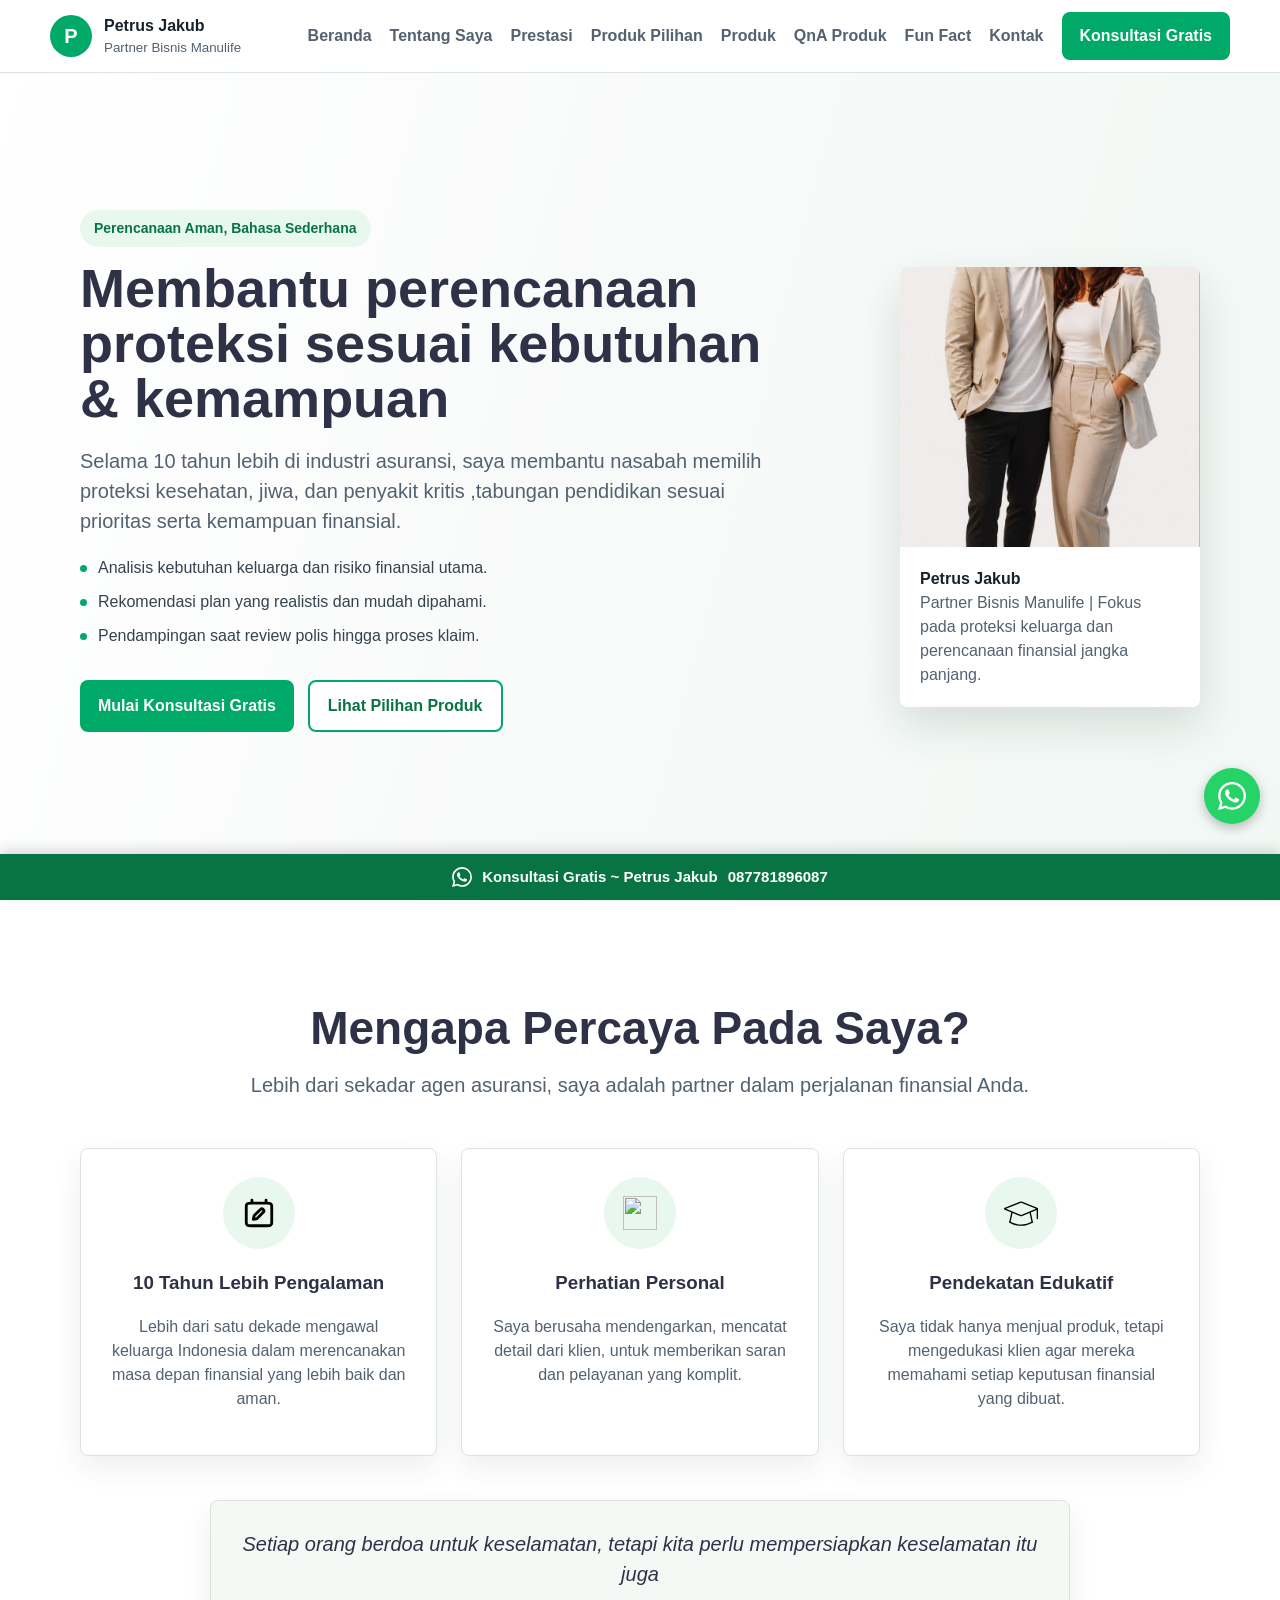
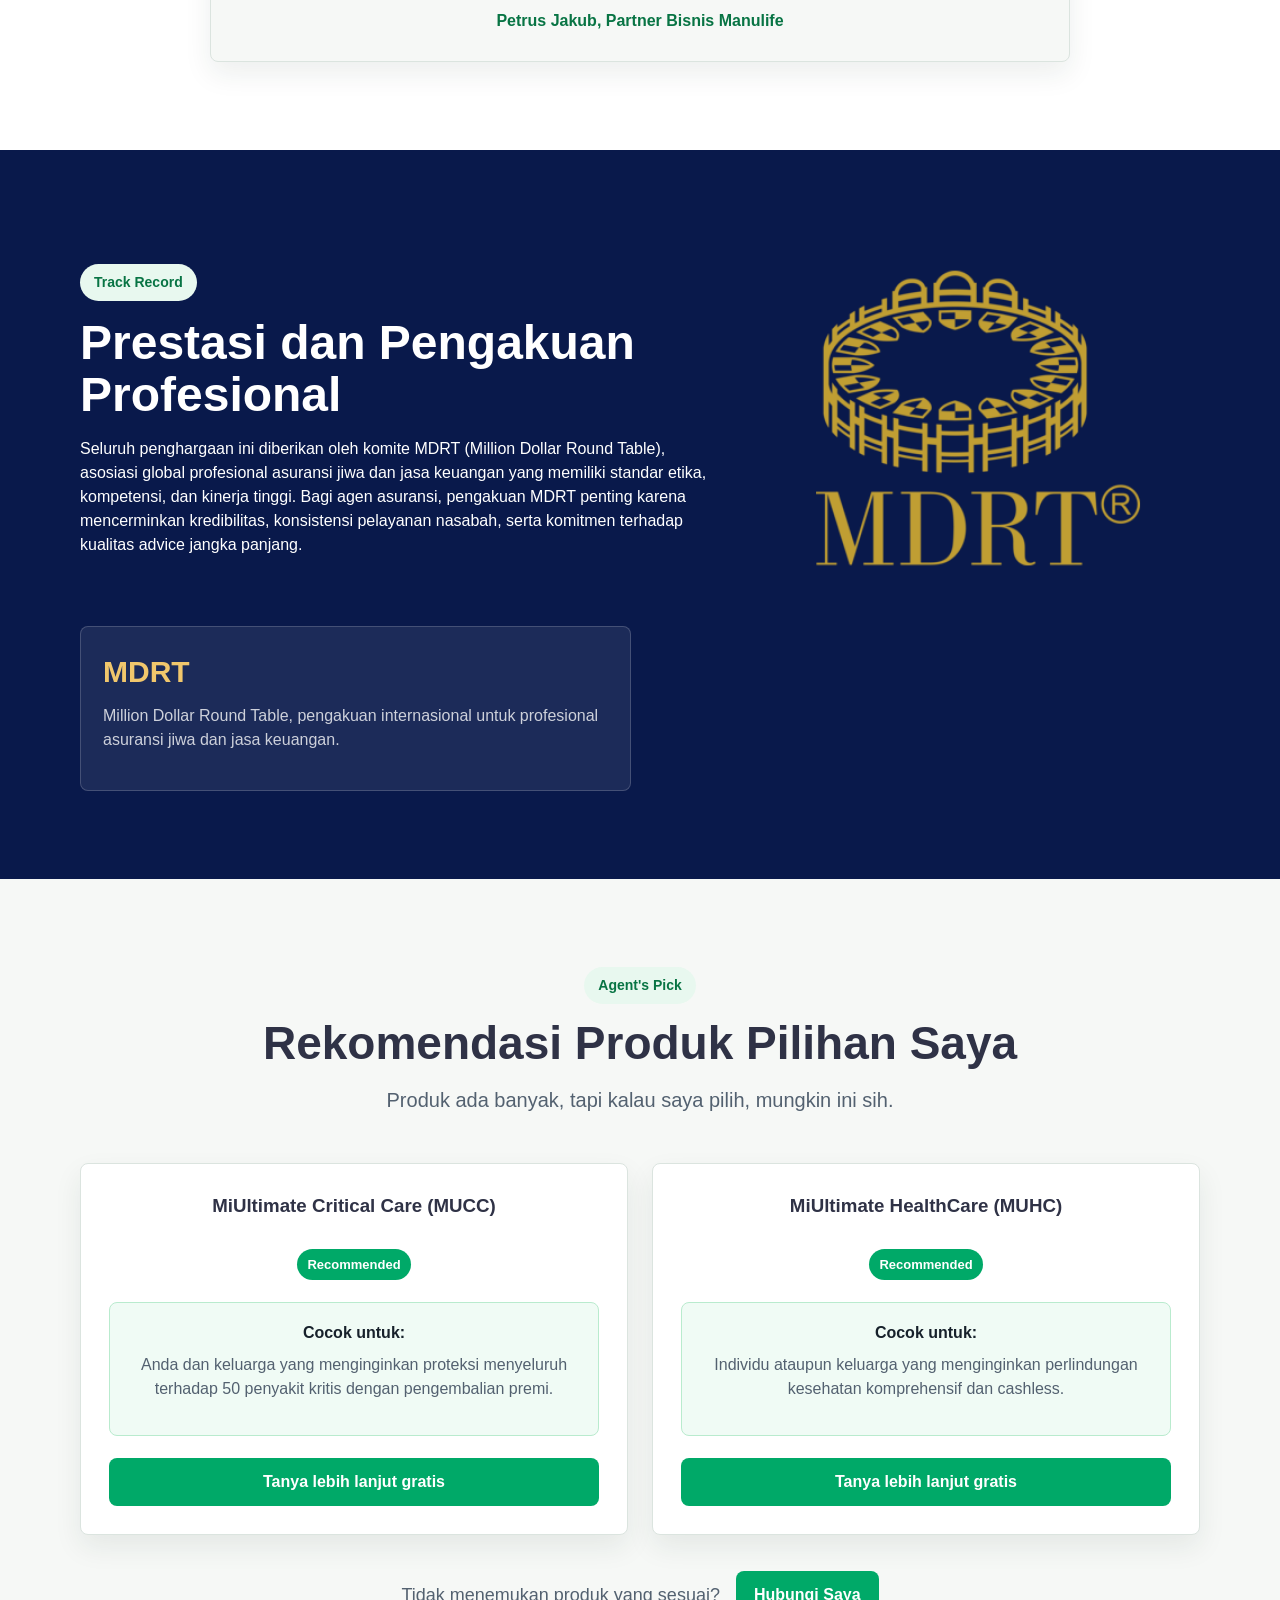
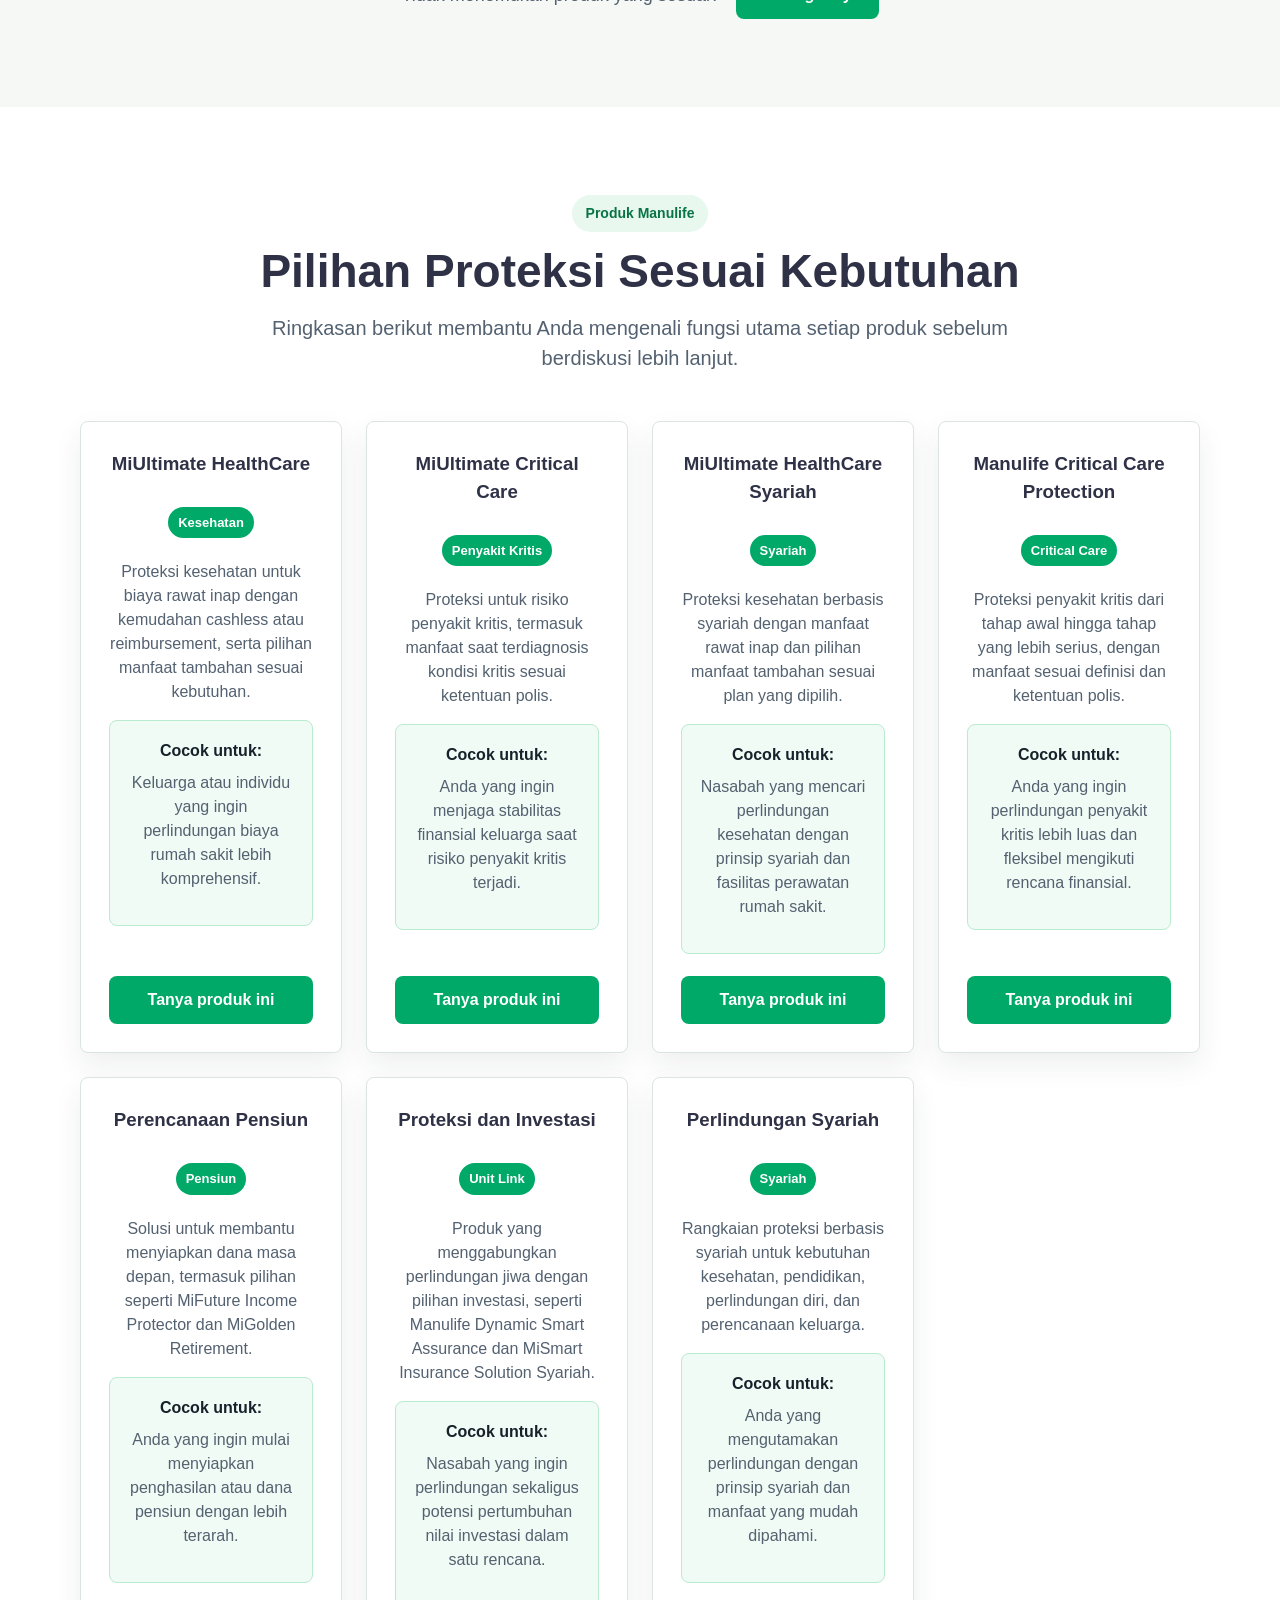
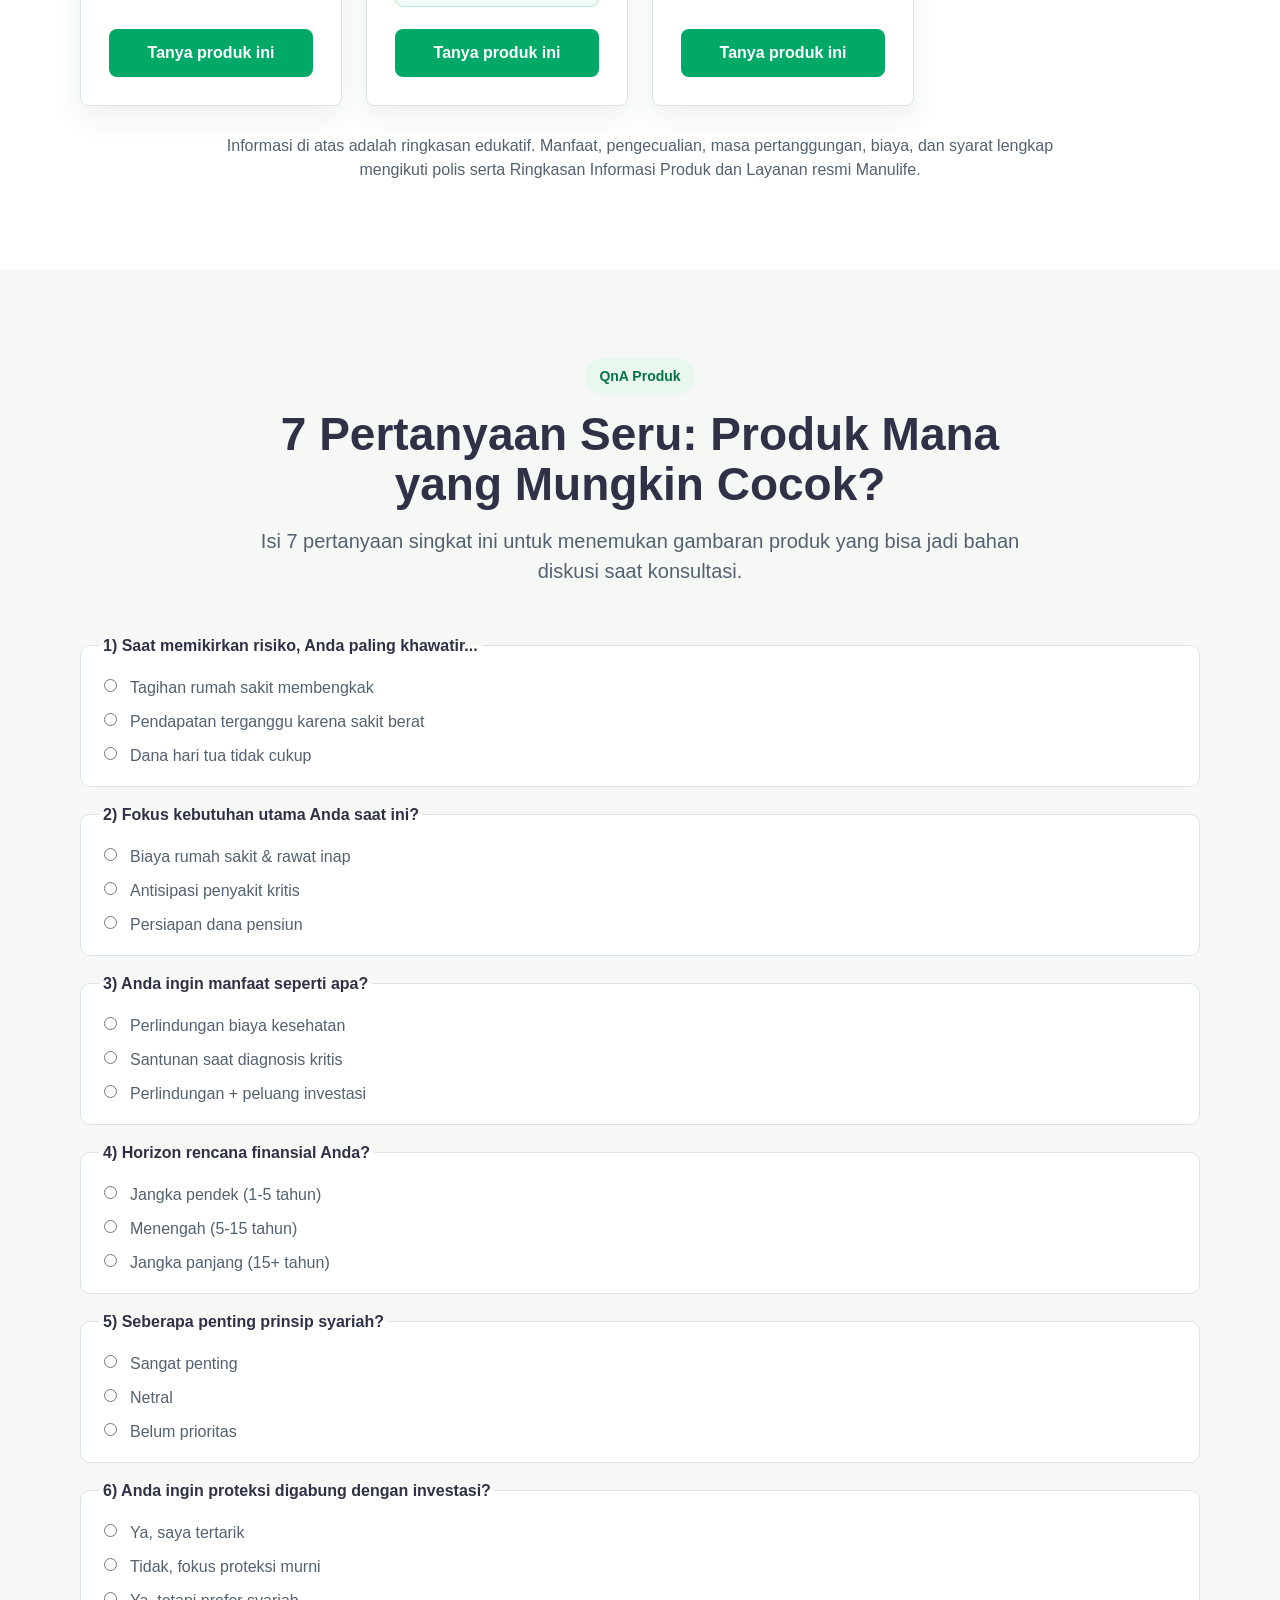
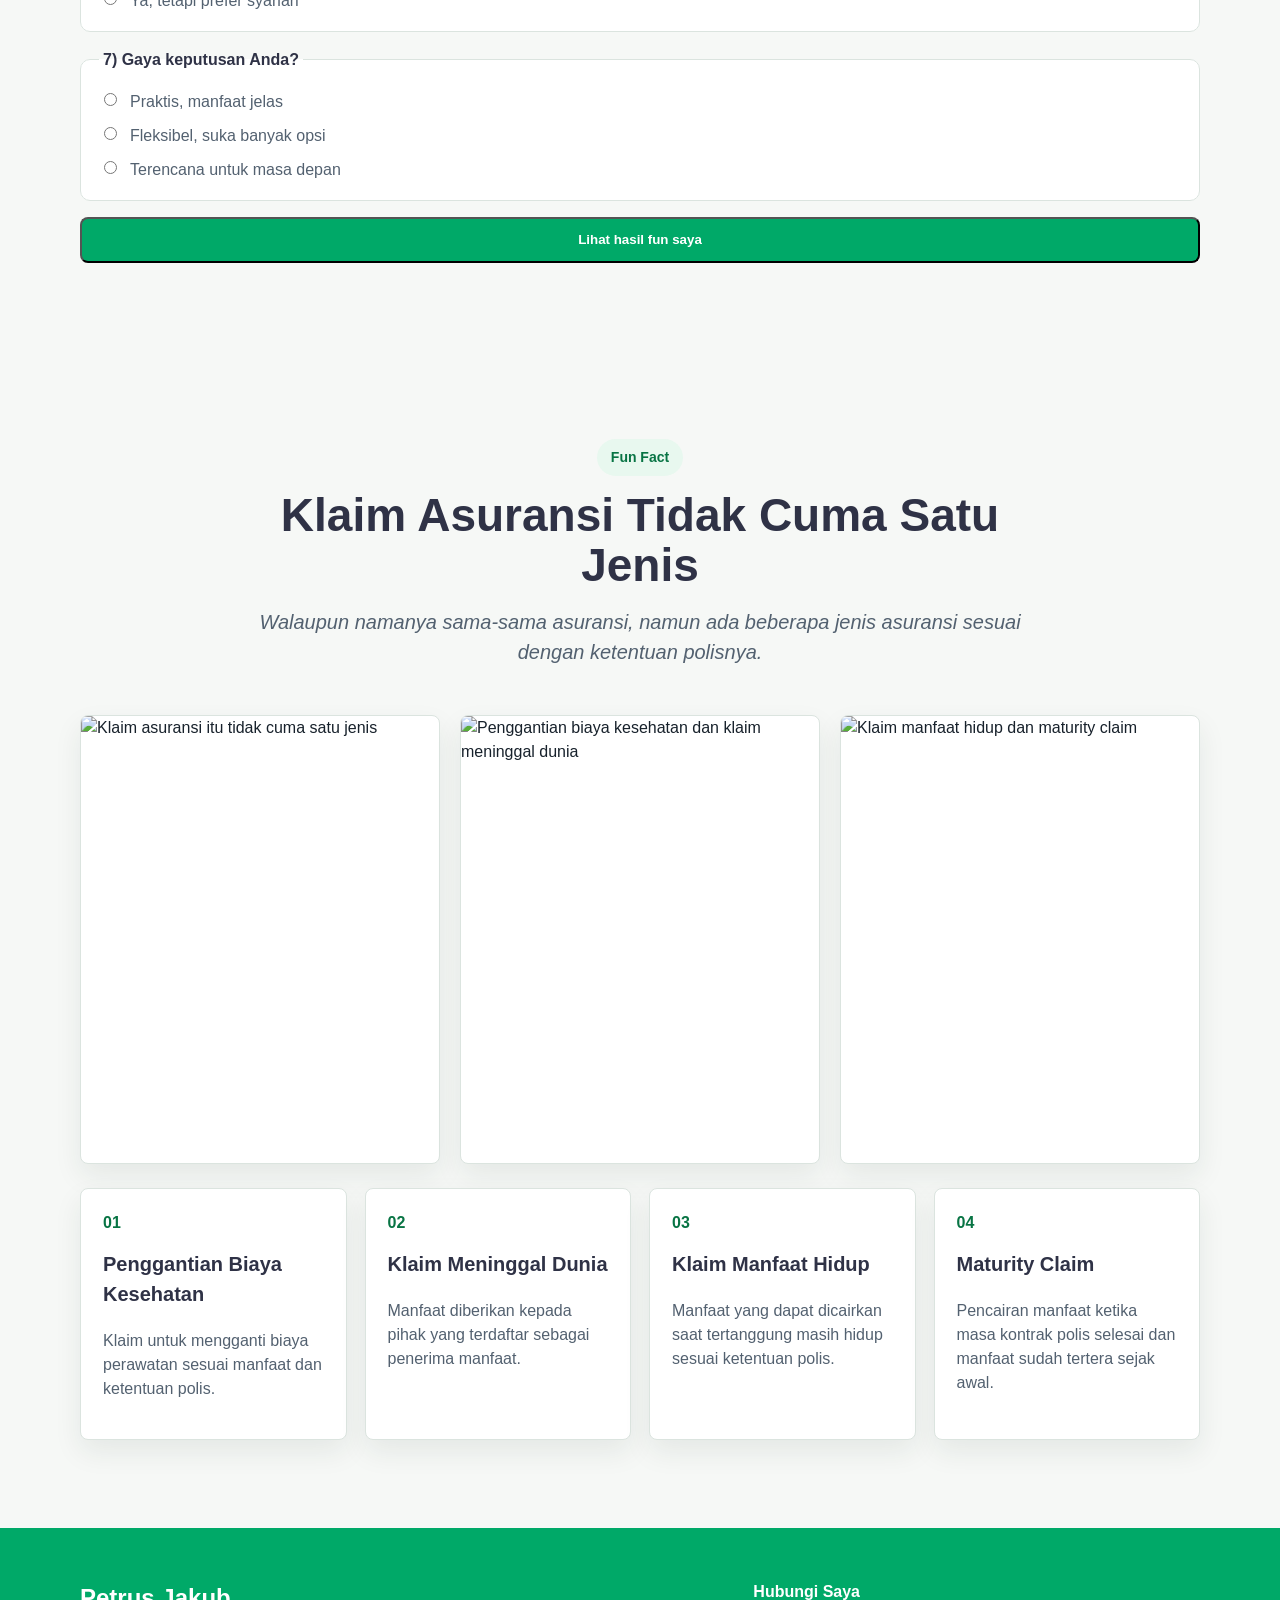
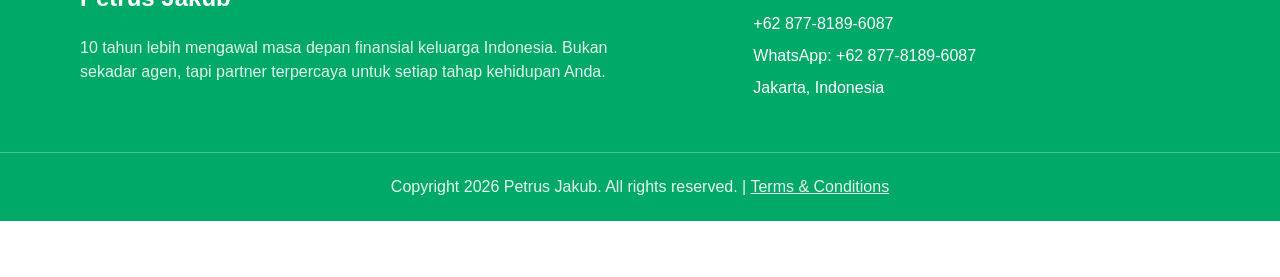
==== commit 0dda64c8: "feat: add sticky WA banner and floating WhatsApp icon to all pages Co-authored-by: petrusjakub <7682" ====
--- a/stella/index.html
+++ b/stella/index.html
@@ -463,6 +463,18 @@
       <div class="footer-bottom">Copyright 2026 Petrus Jakub. All rights reserved. | <a href="terms-and-conditions.html">Terms & Conditions</a></div>
     </footer>
 
+    <!-- Floating WA Icon -->
+    <a class="floating-wa" href="https://wa.me/6287781896087?text=Pak%20Petrus%20saya%20tertarik%20asuransi" target="_blank" rel="noopener" aria-label="Chat WhatsApp">
+      <svg viewBox="0 0 24 24" fill="#fff" xmlns="http://www.w3.org/2000/svg"><path d="M17.472 14.382c-.297-.149-1.758-.867-2.03-.967-.273-.099-.471-.148-.67.15-.197.297-.767.966-.94 1.164-.173.199-.347.223-.644.075-.297-.15-1.255-.463-2.39-1.475-.883-.788-1.48-1.761-1.653-2.059-.173-.297-.018-.458.13-.606.134-.133.298-.347.446-.52.149-.174.198-.298.298-.497.099-.198.05-.371-.025-.52-.075-.149-.669-1.612-.916-2.207-.242-.579-.487-.5-.669-.51-.173-.008-.371-.01-.57-.01-.198 0-.52.074-.792.372-.272.297-1.04 1.016-1.04 2.479 0 1.462 1.065 2.875 1.213 3.074.149.198 2.096 3.2 5.077 4.487.709.306 1.262.489 1.694.625.712.227 1.36.195 1.871.118.571-.085 1.758-.719 2.006-1.413.248-.694.248-1.289.173-1.413-.074-.124-.272-.198-.57-.347m-5.421 7.403h-.004a9.87 9.87 0 01-5.031-1.378l-.361-.214-3.741.982.998-3.648-.235-.374a9.86 9.86 0 01-1.51-5.26c.001-5.45 4.436-9.884 9.888-9.884 2.64 0 5.122 1.03 6.988 2.898a9.825 9.825 0 012.893 6.994c-.003 5.45-4.437 9.884-9.885 9.884m8.413-18.297A11.815 11.815 0 0012.05 0C5.495 0 .16 5.335.157 11.892c0 2.096.547 4.142 1.588 5.945L.057 24l6.305-1.654a11.882 11.882 0 005.683 1.448h.005c6.554 0 11.89-5.335 11.893-11.893a11.821 11.821 0 00-3.48-8.413z"/></svg>
+    </a>
+
+    <!-- Sticky WA Banner -->
+    <a class="sticky-wa-banner" href="https://wa.me/6287781896087?text=Pak%20Petrus%20saya%20tertarik%20asuransi" target="_blank" rel="noopener">
+      <svg viewBox="0 0 24 24" fill="#fff" xmlns="http://www.w3.org/2000/svg"><path d="M17.472 14.382c-.297-.149-1.758-.867-2.03-.967-.273-.099-.471-.148-.67.15-.197.297-.767.966-.94 1.164-.173.199-.347.223-.644.075-.297-.15-1.255-.463-2.39-1.475-.883-.788-1.48-1.761-1.653-2.059-.173-.297-.018-.458.13-.606.134-.133.298-.347.446-.52.149-.174.198-.298.298-.497.099-.198.05-.371-.025-.52-.075-.149-.669-1.612-.916-2.207-.242-.579-.487-.5-.669-.51-.173-.008-.371-.01-.57-.01-.198 0-.52.074-.792.372-.272.297-1.04 1.016-1.04 2.479 0 1.462 1.065 2.875 1.213 3.074.149.198 2.096 3.2 5.077 4.487.709.306 1.262.489 1.694.625.712.227 1.36.195 1.871.118.571-.085 1.758-.719 2.006-1.413.248-.694.248-1.289.173-1.413-.074-.124-.272-.198-.57-.347m-5.421 7.403h-.004a9.87 9.87 0 01-5.031-1.378l-.361-.214-3.741.982.998-3.648-.235-.374a9.86 9.86 0 01-1.51-5.26c.001-5.45 4.436-9.884 9.888-9.884 2.64 0 5.122 1.03 6.988 2.898a9.825 9.825 0 012.893 6.994c-.003 5.45-4.437 9.884-9.885 9.884m8.413-18.297A11.815 11.815 0 0012.05 0C5.495 0 .16 5.335.157 11.892c0 2.096.547 4.142 1.588 5.945L.057 24l6.305-1.654a11.882 11.882 0 005.683 1.448h.005c6.554 0 11.89-5.335 11.893-11.893a11.821 11.821 0 00-3.48-8.413z"/></svg>
+      <span>Konsultasi Gratis ~ Petrus Jakub</span>
+      <span class="banner-phone">087781896087</span>
+    </a>
+
     <script src="script.js"></script>
   </body>
 </html>
--- a/stella/styles.css
+++ b/stella/styles.css
@@ -21,6 +21,7 @@
 
 body {
   margin: 0;
+  padding-bottom: 56px;
   color: var(--ink);
   background: var(--surface);
   font-family: Arial, Helvetica, sans-serif;
@@ -893,3 +894,65 @@
 .qna-result p {
   color: #2d4b3b;
 }
+
+/* Sticky WA Banner */
+.sticky-wa-banner {
+  position: fixed;
+  bottom: 0;
+  left: 0;
+  right: 0;
+  z-index: 100;
+  display: flex;
+  align-items: center;
+  justify-content: center;
+  gap: 10px;
+  padding: 12px 16px;
+  background: var(--primary-dark);
+  color: #fff;
+  font-weight: 700;
+  font-size: 15px;
+  text-decoration: none;
+  box-shadow: 0 -4px 12px rgba(0,0,0,0.15);
+  transition: background 180ms ease;
+}
+
+.sticky-wa-banner:hover {
+  background: #065c38;
+  color: #fff;
+}
+
+.sticky-wa-banner svg {
+  width: 20px;
+  height: 20px;
+  flex-shrink: 0;
+}
+
+.sticky-wa-banner .banner-phone {
+  font-weight: 800;
+}
+
+/* Floating WA Icon */
+.floating-wa {
+  position: fixed;
+  bottom: 76px;
+  right: 20px;
+  z-index: 100;
+  width: 56px;
+  height: 56px;
+  display: grid;
+  place-items: center;
+  border-radius: 50%;
+  background: #25d366;
+  box-shadow: 0 4px 12px rgba(0,0,0,0.25);
+  transition: transform 180ms ease, box-shadow 180ms ease;
+}
+
+.floating-wa:hover {
+  transform: scale(1.1);
+  box-shadow: 0 6px 20px rgba(0,0,0,0.3);
+}
+
+.floating-wa svg {
+  width: 28px;
+  height: 28px;
+}
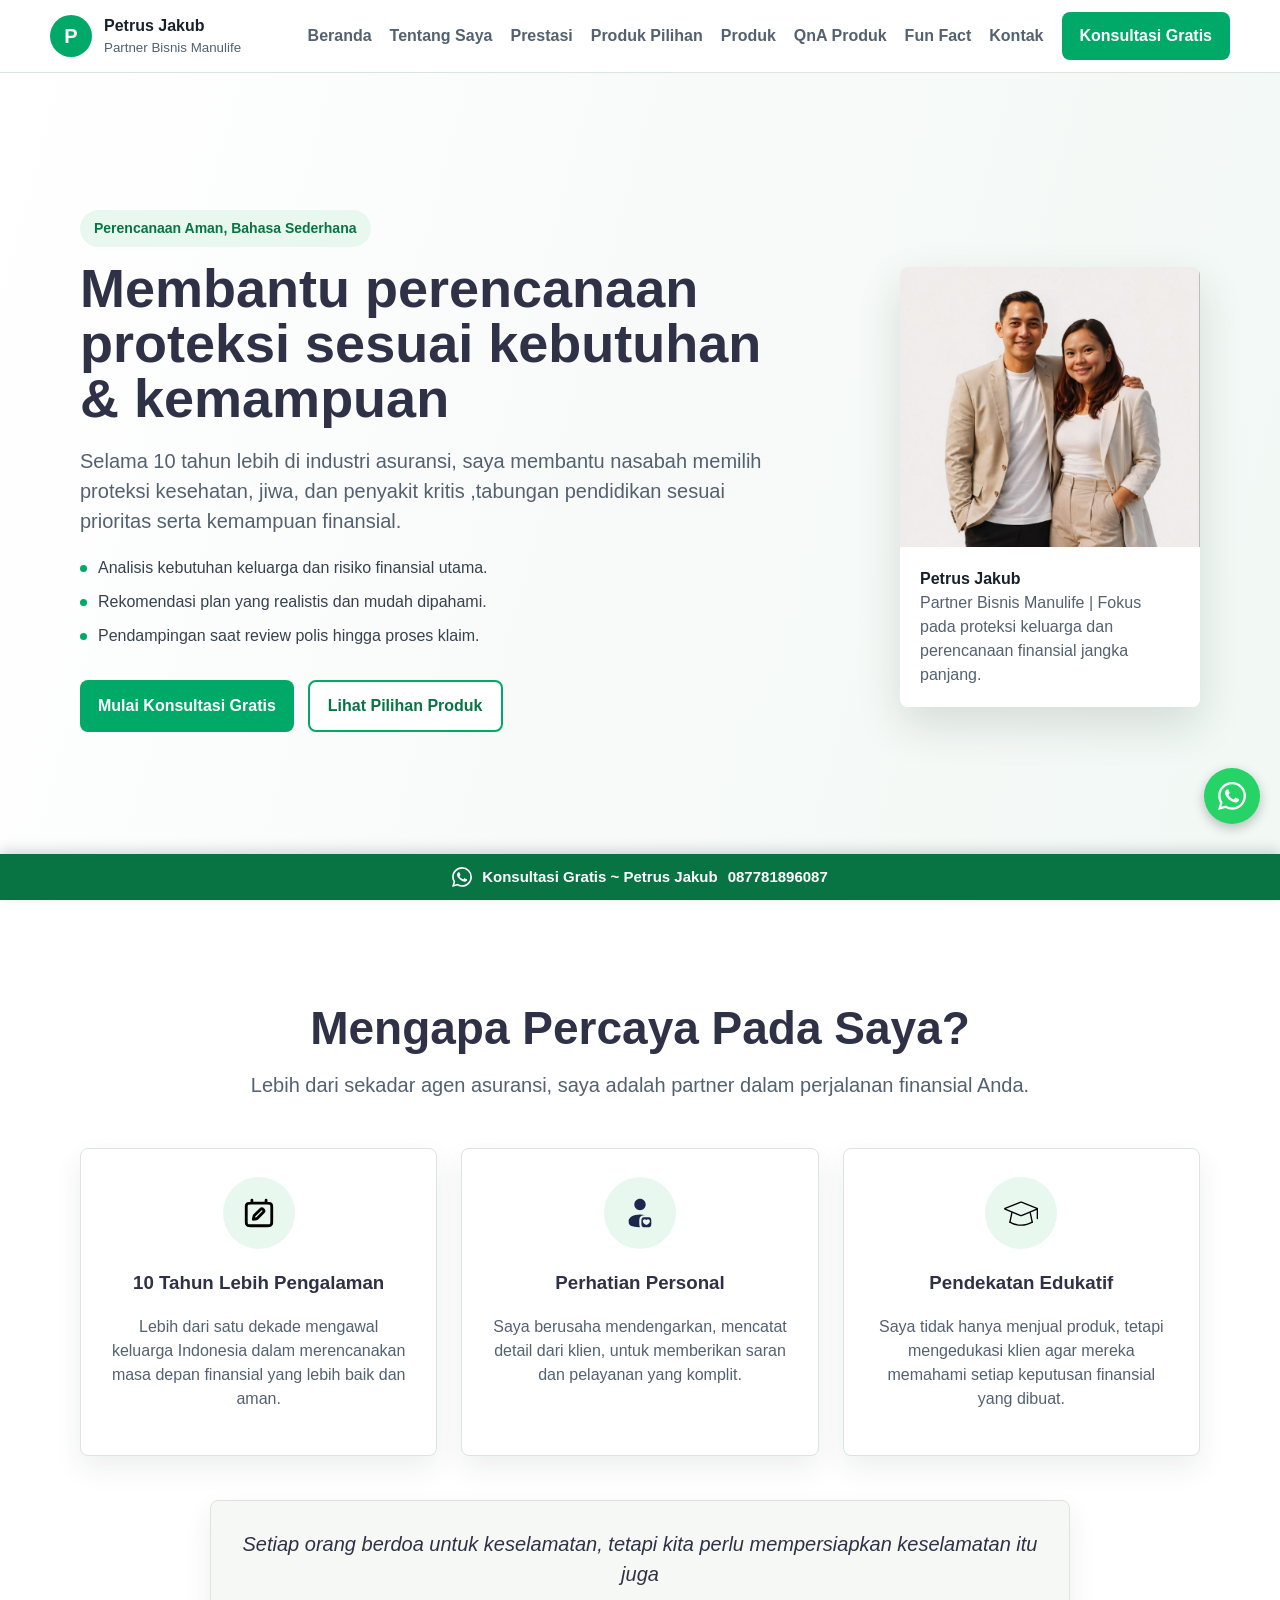
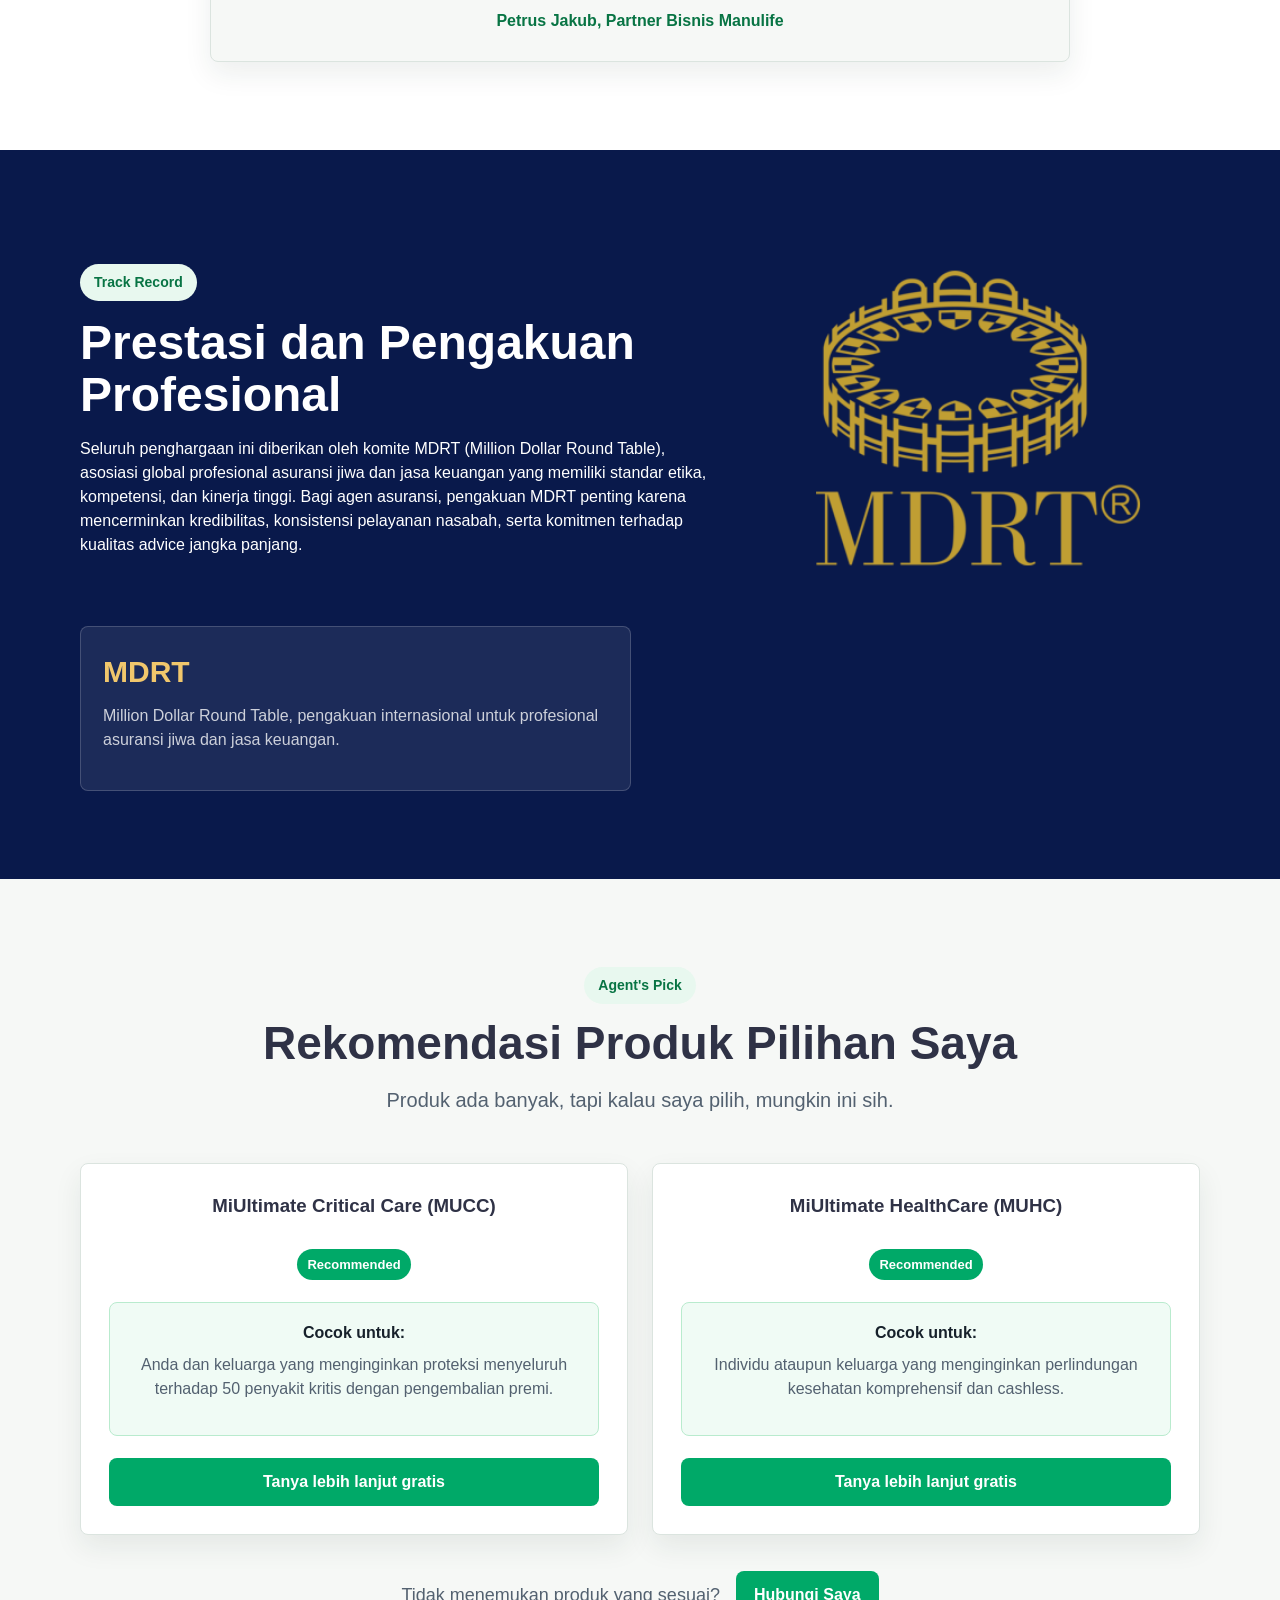
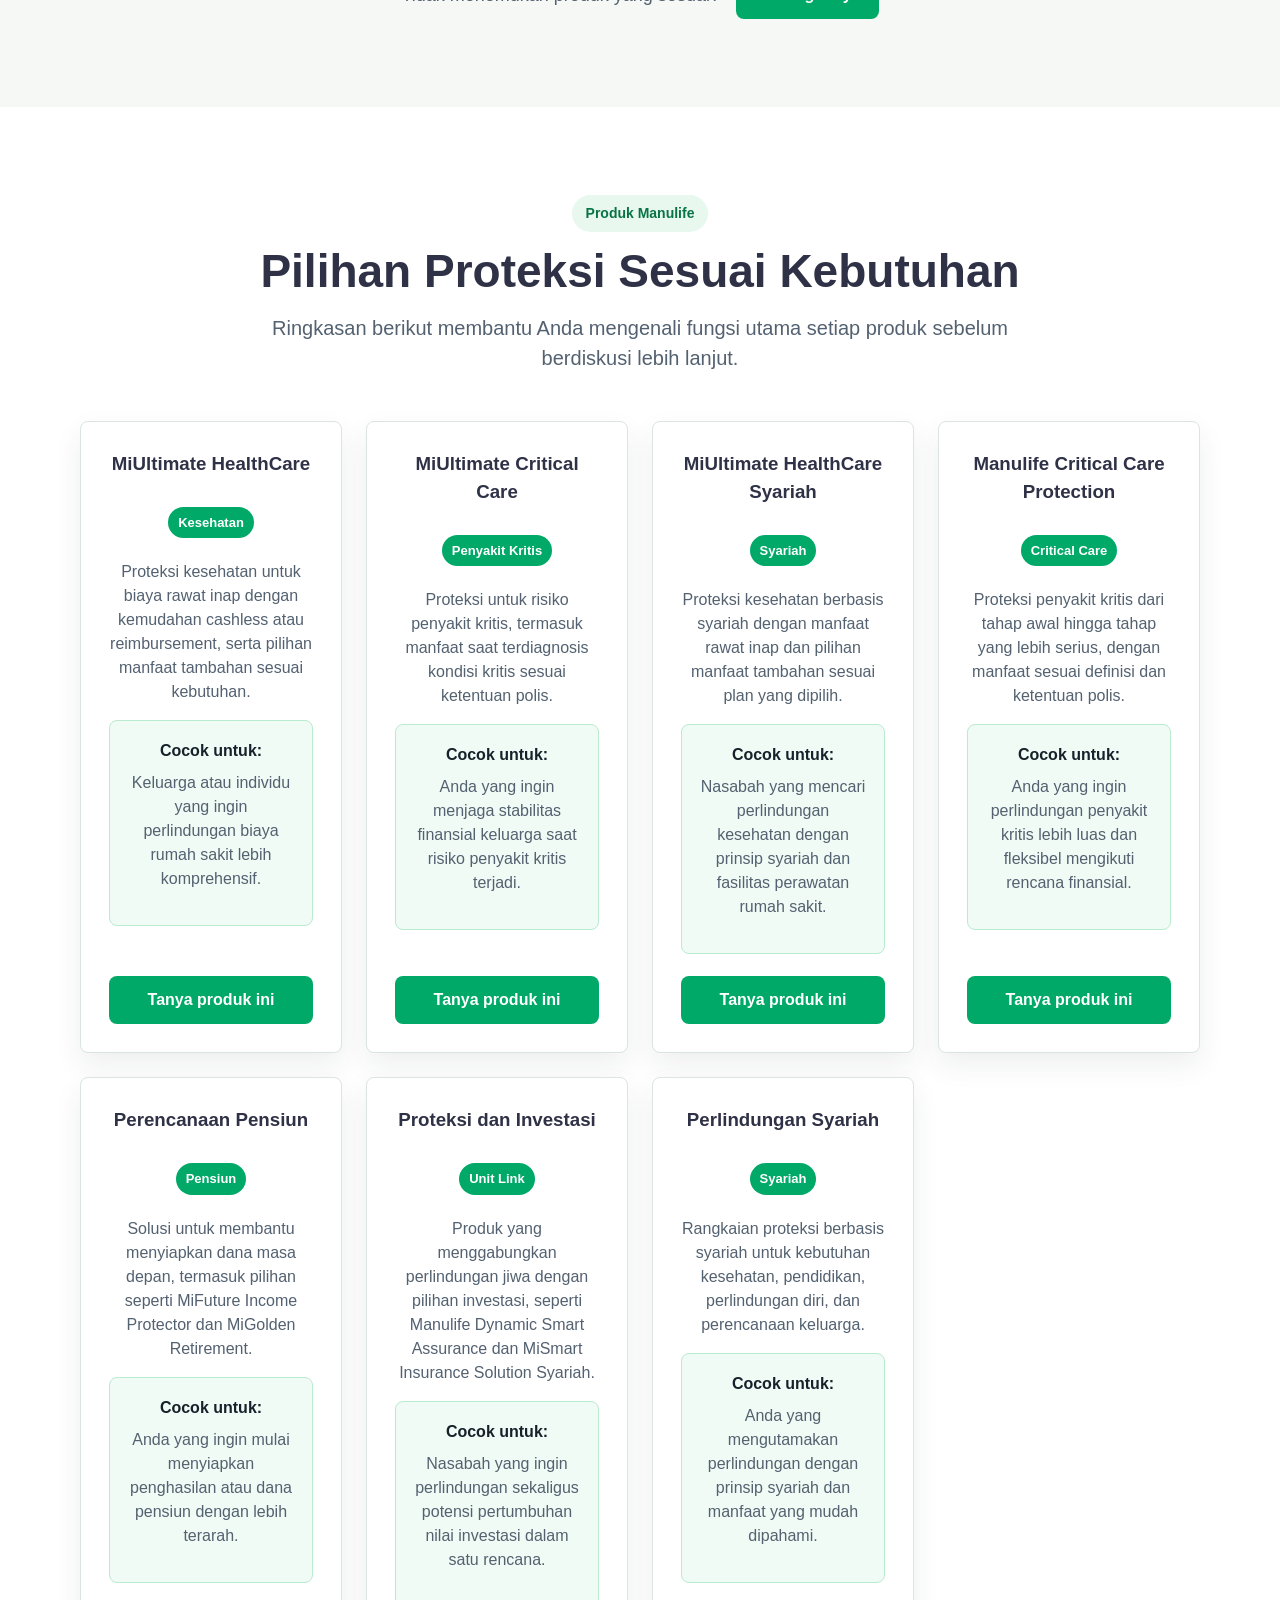
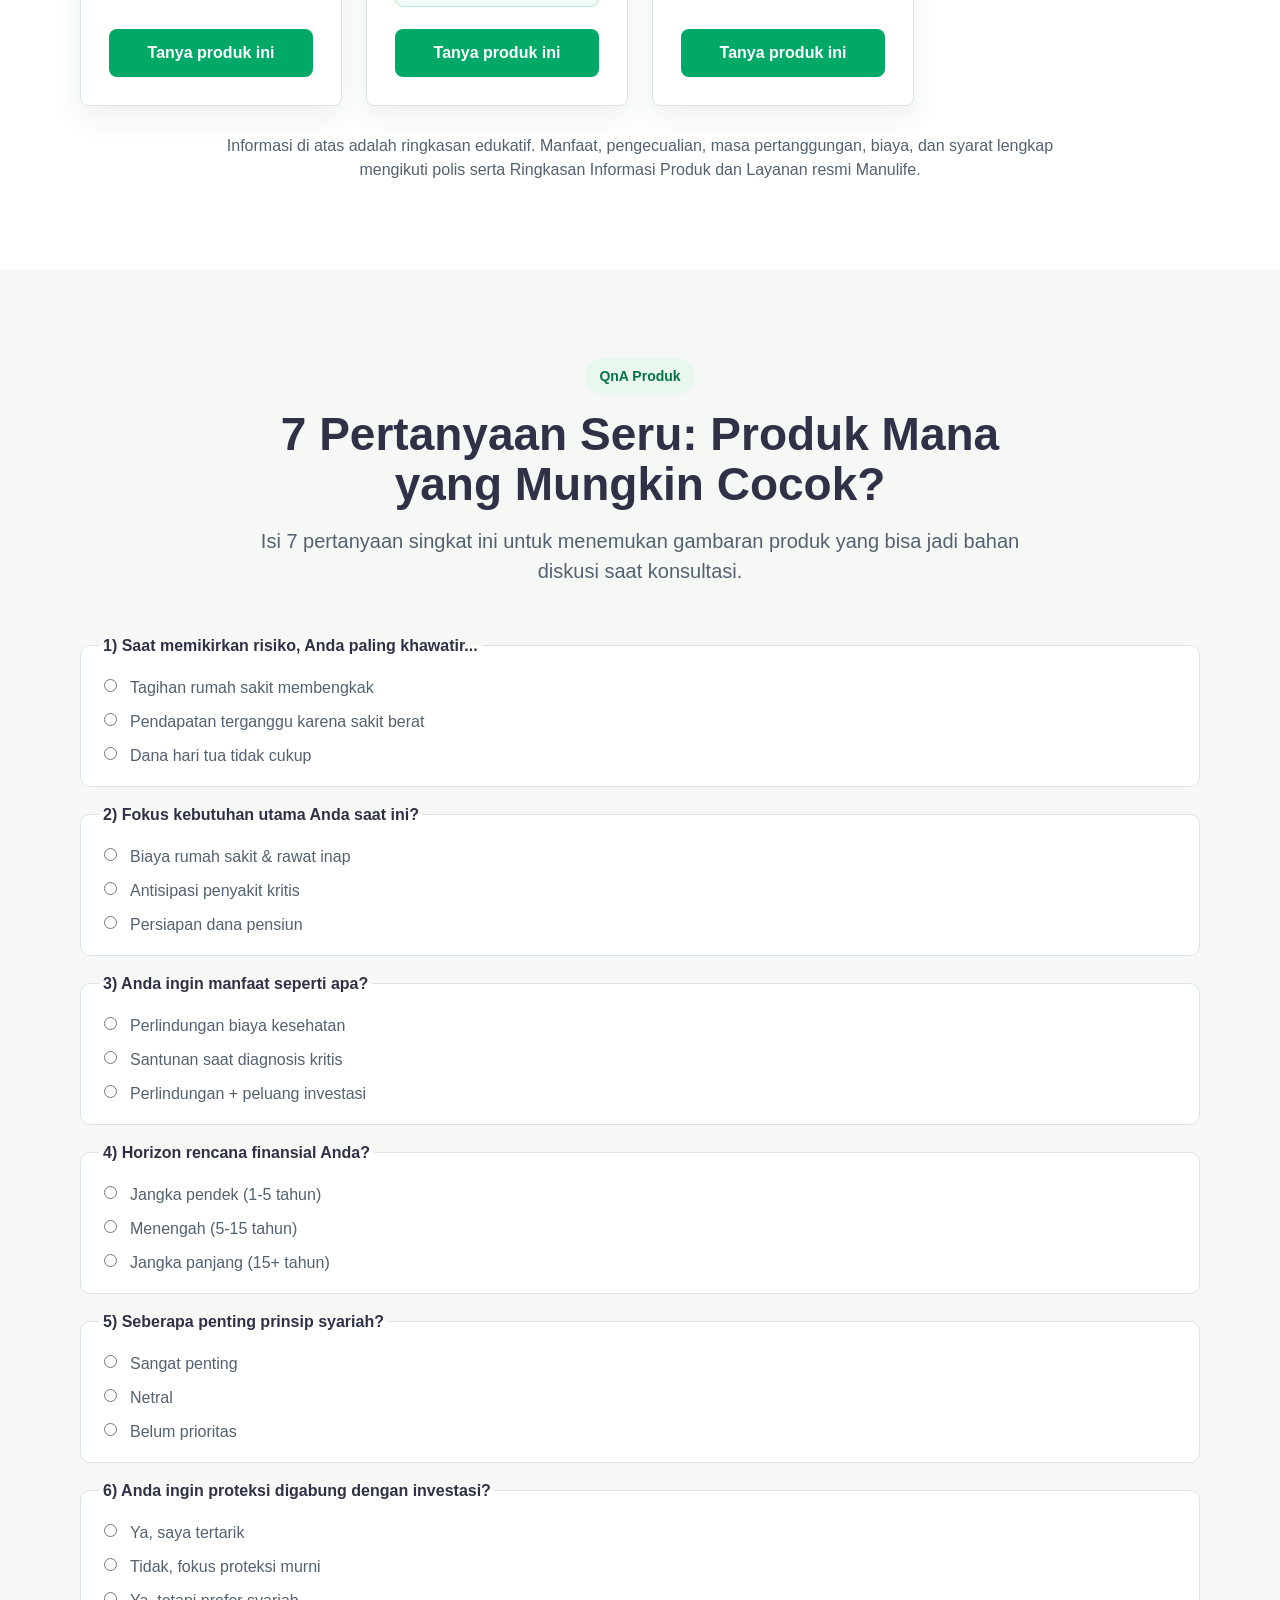
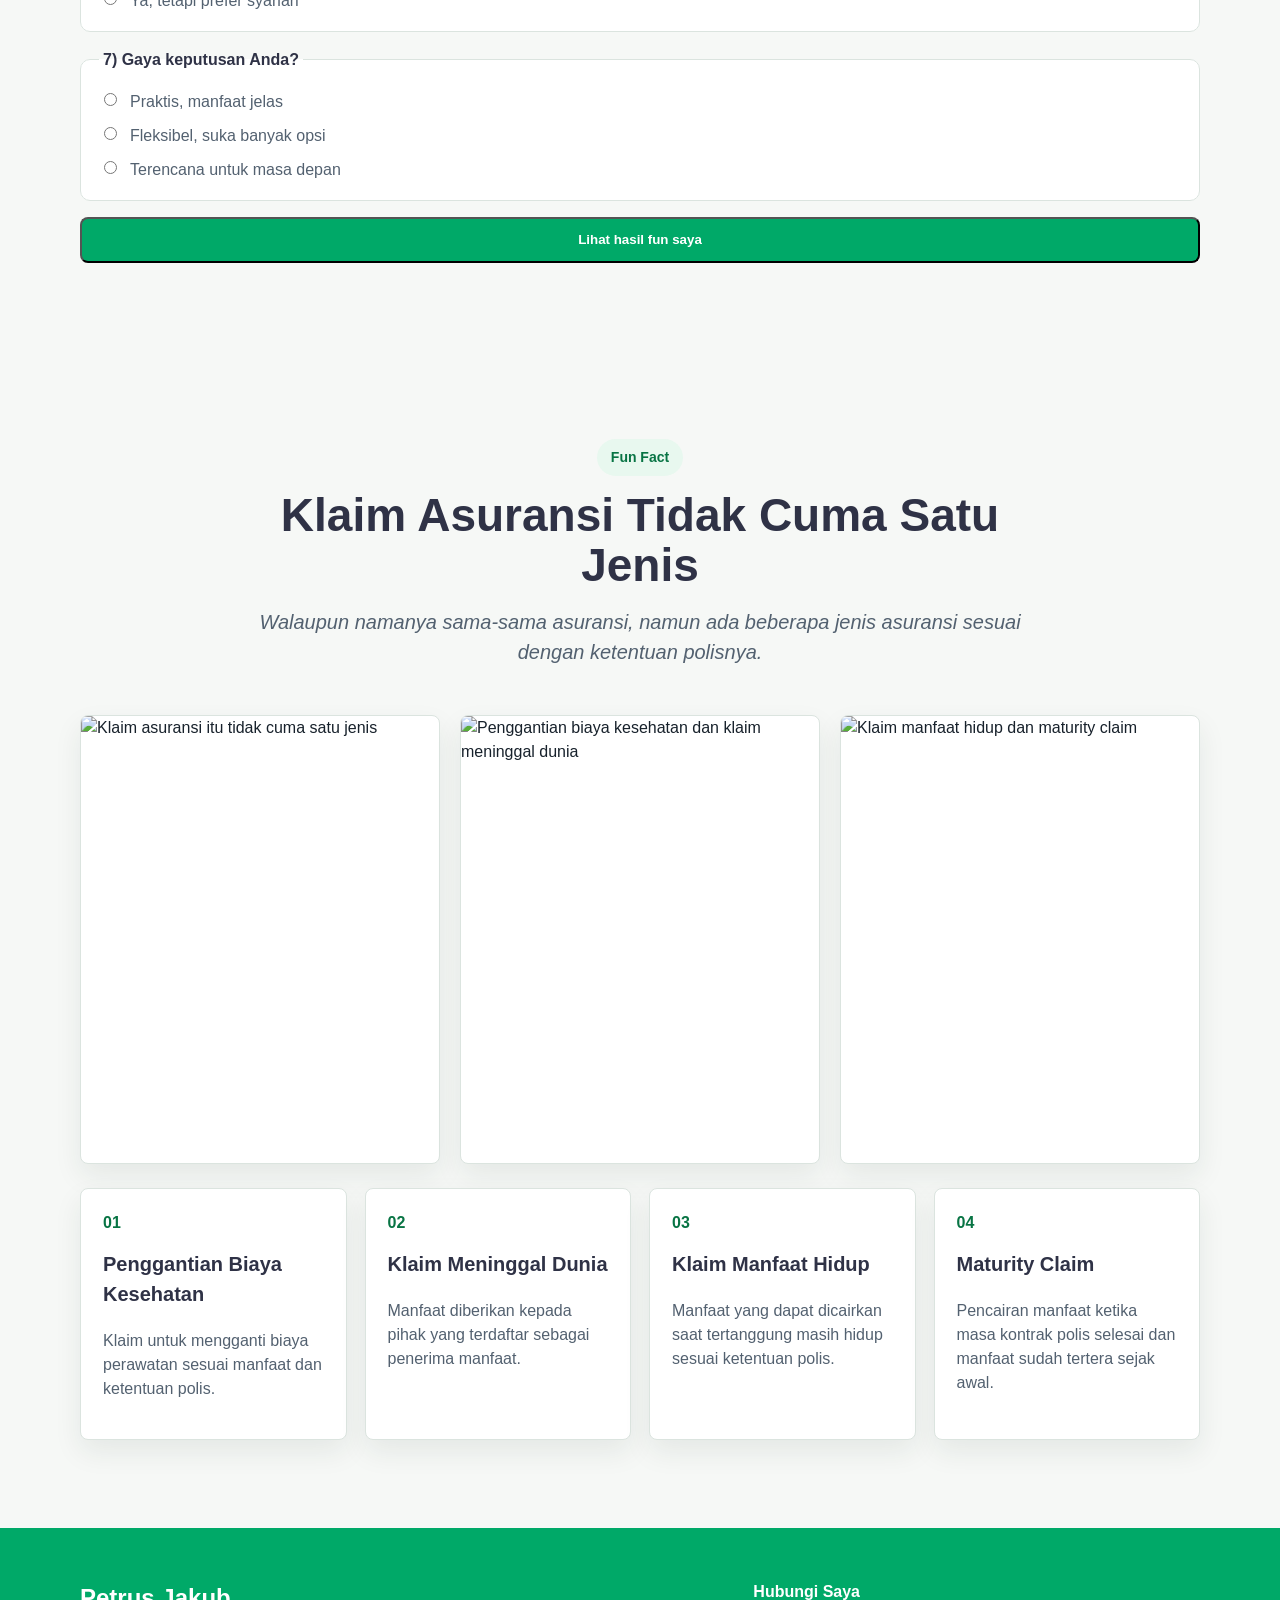
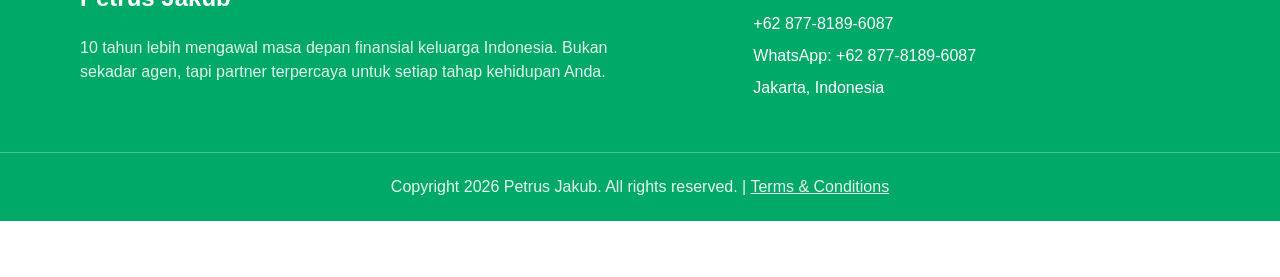
==== commit ff5654c8: "fix: hamburger menu not functioning and profile photo display - Add flex layout properties to .menu-" ====
--- a/stella/index.html
+++ b/stella/index.html
@@ -7,14 +7,12 @@
     <meta name="description" content="Petrus Jakub membantu perencanaan proteksi kesehatan, jiwa, penyakit kritis, pendidikan, dan pensiun sesuai kebutuhan serta kemampuan finansial.">
     <meta name="keywords" content="asuransi, asuransi jiwa, asuransi kesehatan, Manulife, agen Petrus Jakub, Petrus Jakub, konsultasi asuransi gratis Petrus Jakub">
     <meta name="theme-color" content="#09194b">
-    <link rel="canonical" href="https://stellaelsya.com/">
     <link rel="icon" href="public/favicon.svg" type="image/svg+xml">
 
     <meta property="og:site_name" content="Petrus Jakub">
     <meta property="og:title" content="Petrus Jakub | Partner Bisnis Manulife">
     <meta property="og:description" content="Perencanaan proteksi kesehatan, jiwa, penyakit kritis, pendidikan, dan pensiun sesuai kebutuhan serta kemampuan finansial.">
     <meta property="og:type" content="website">
-    <meta property="og:url" content="https://stellaelsya.com/">
     <meta property="og:image" content="public/PJ1.jpg">
     <meta property="og:image:type" content="image/jpeg">
     <meta property="og:image:width" content="1323">
@@ -29,55 +27,15 @@
         "@context": "https://schema.org",
         "@type": "InsuranceAgency",
         "name": "Petrus Jakub",
-        "url": "https://stellaelsya.com/",
         "image": "public/PJ1.jpg",
         "telephone": "+6287781896087",
         "areaServed": "Jakarta, Indonesia",
         "description": "Perencanaan proteksi kesehatan, jiwa, penyakit kritis, pendidikan, dan pensiun."
       }
     </script>
-    <!-- Meta Pixel Code -->
-    <script>
-    !function(f,b,e,v,n,t,s)
-    {if(f.fbq)return;n=f.fbq=function(){n.callMethod?
-    n.callMethod.apply(n,arguments):n.queue.push(arguments)};
-    if(!f._fbq)f._fbq=n;n.push=n;n.loaded=!0;n.version='2.0';
-    n.queue=[];t=b.createElement(e);t.async=!0;
-    t.src=v;s=b.getElementsByTagName(e)[0];
-    s.parentNode.insertBefore(t,s)}(window, document,'script',
-    'https://connect.facebook.net/en_US/fbevents.js');
-    fbq('init', '990749820094406');
-    fbq('track', 'PageView');
-    </script>
-    <noscript><img height="1" width="1" style="display:none"
-    src="https://www.facebook.com/tr?id=990749820094406&ev=PageView&noscript=1"
-    /></noscript>
-    <!-- End Meta Pixel Code -->
     <link rel="stylesheet" href="styles.css">
-    <script>
-      window.dataLayer = window.dataLayer || [];
-      function gtag(){dataLayer.push(arguments);}
-      window.__loadAnalytics = function () {
-        if (window.__analyticsLoaded) return;
-        window.__analyticsLoaded = true;
-        const script = document.createElement('script');
-        script.async = true;
-        script.src = 'https://www.googletagmanager.com/gtag/js?id=G-DFERWEYBLL';
-        document.head.appendChild(script);
-        gtag('js', new Date());
-        gtag('config', 'G-DFERWEYBLL');
-      };
-      if ('requestIdleCallback' in window) {
-        requestIdleCallback(window.__loadAnalytics, { timeout: 2000 });
-      } else {
-        window.addEventListener('load', window.__loadAnalytics, { once: true });
-      }
-    </script>
   </head>
   <body>
-    <noscript><img height="1" width="1" style="display:none"
-    src="https://www.facebook.com/tr?id=990749820094406&ev=PageView&noscript=1"
-    alt=""></noscript>
     <header class="site-header">
       <nav class="nav-shell" aria-label="Navigasi utama">
         <a class="brand" href="#home" aria-label="Petrus Jakub">
@@ -126,7 +84,7 @@
           </div>
           <figure class="profile-panel">
             <picture>
-              <img src="public/PJ1.jpg" alt="Petrus Jakub, Partner Bisnis Manulife" width="1323" height="1236" loading="eager" fetchpriority="high" decoding="async">
+              <img src="public/PJ1.jpg" alt="Petrus Jakub, Partner Bisnis Manulife" width="760" height="1280" loading="eager" fetchpriority="high" decoding="async">
             </picture>
             <figcaption>
               <strong>Petrus Jakub</strong>
--- a/stella/styles.css
+++ b/stella/styles.css
@@ -143,18 +143,23 @@
 
 .menu-toggle {
   display: none;
+  flex-direction: column;
+  align-items: center;
+  justify-content: center;
+  gap: 4px;
   width: 44px;
   height: 44px;
+  padding: 0;
   border: 1px solid var(--line);
   border-radius: 8px;
   background: #fff;
+  cursor: pointer;
 }
 
 .menu-toggle span {
   display: block;
   width: 20px;
   height: 2px;
-  margin: 4px auto;
   background: var(--ink);
 }
 
@@ -295,6 +300,7 @@
   aspect-ratio: 1 / 1;
   max-height: 280px;
   object-fit: cover;
+  object-position: top;
 }
 
 .profile-panel picture,
@@ -729,7 +735,7 @@
 
 @media (max-width: 1040px) {
   .menu-toggle {
-    display: block;
+    display: flex;
   }
 
   .nav-links {
@@ -936,7 +942,7 @@
   position: fixed;
   bottom: 76px;
   right: 20px;
-  z-index: 100;
+  z-index: 99;
   width: 56px;
   height: 56px;
   display: grid;
